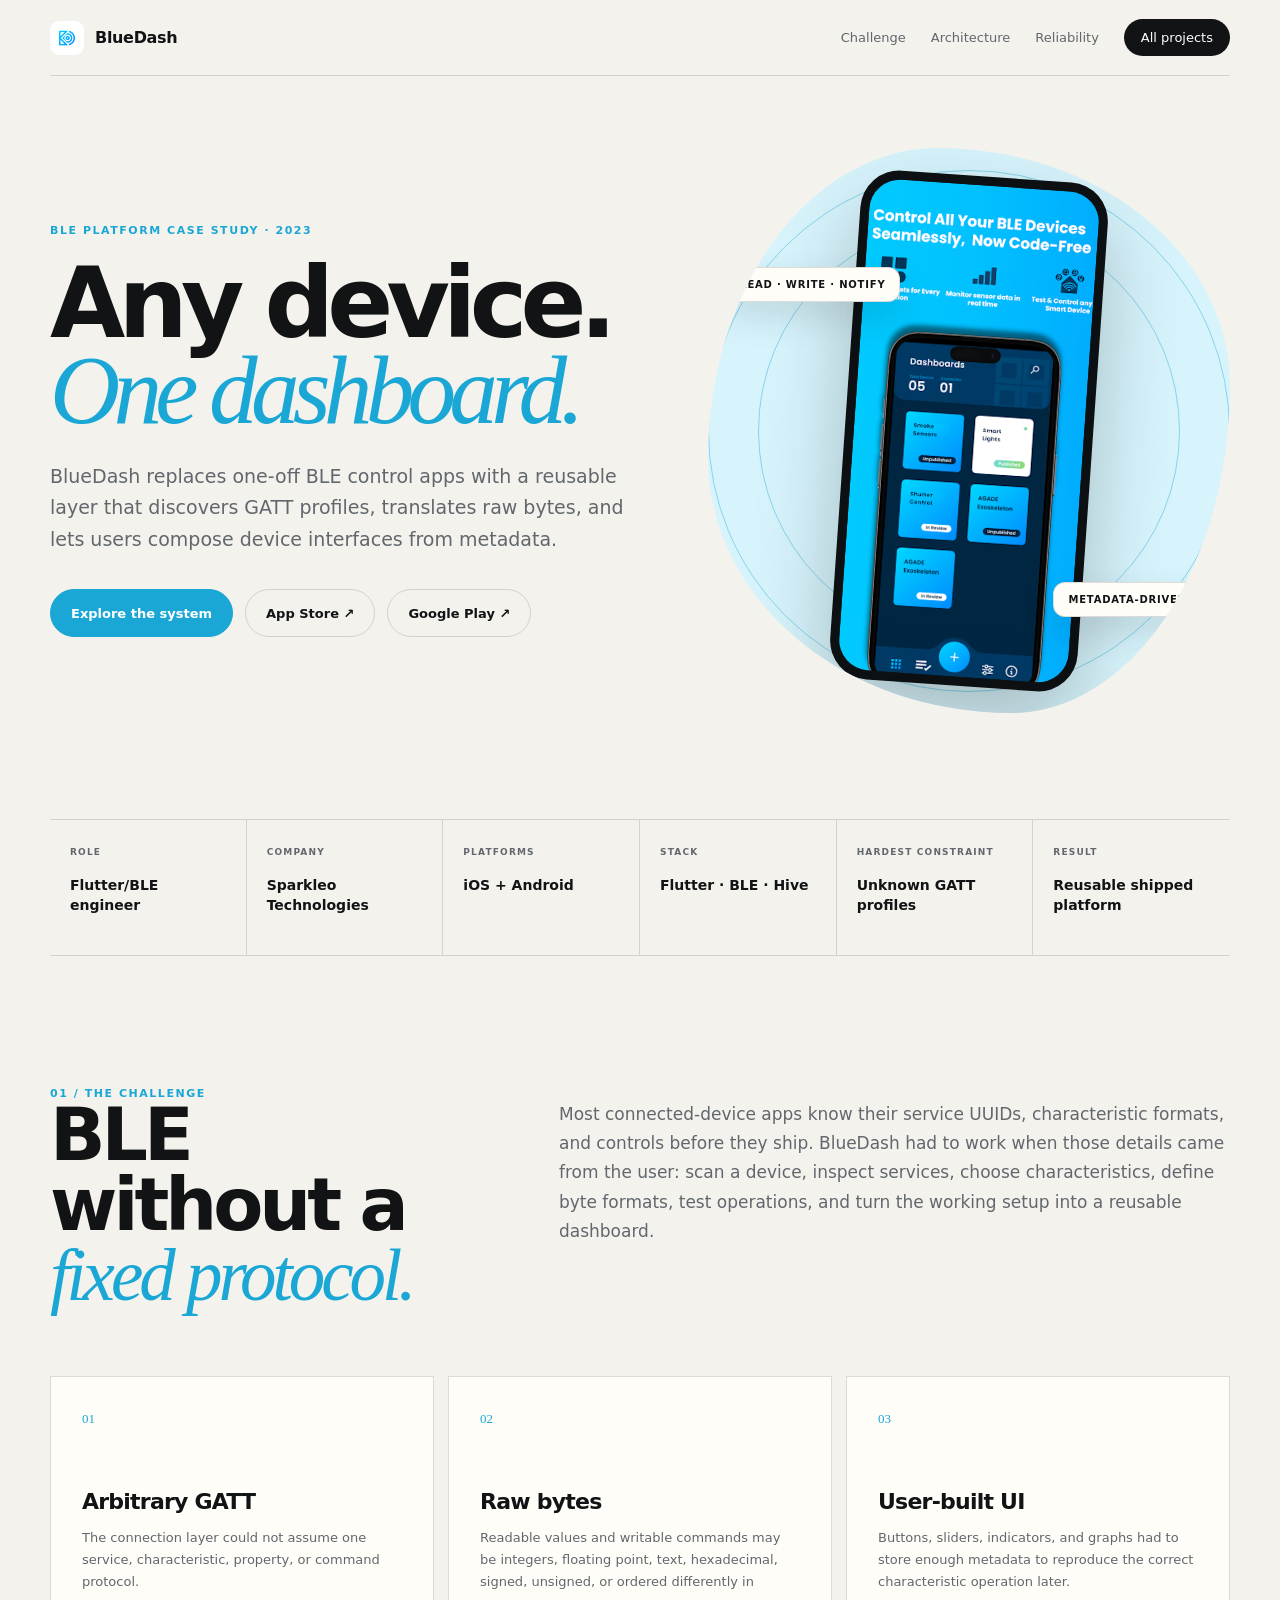
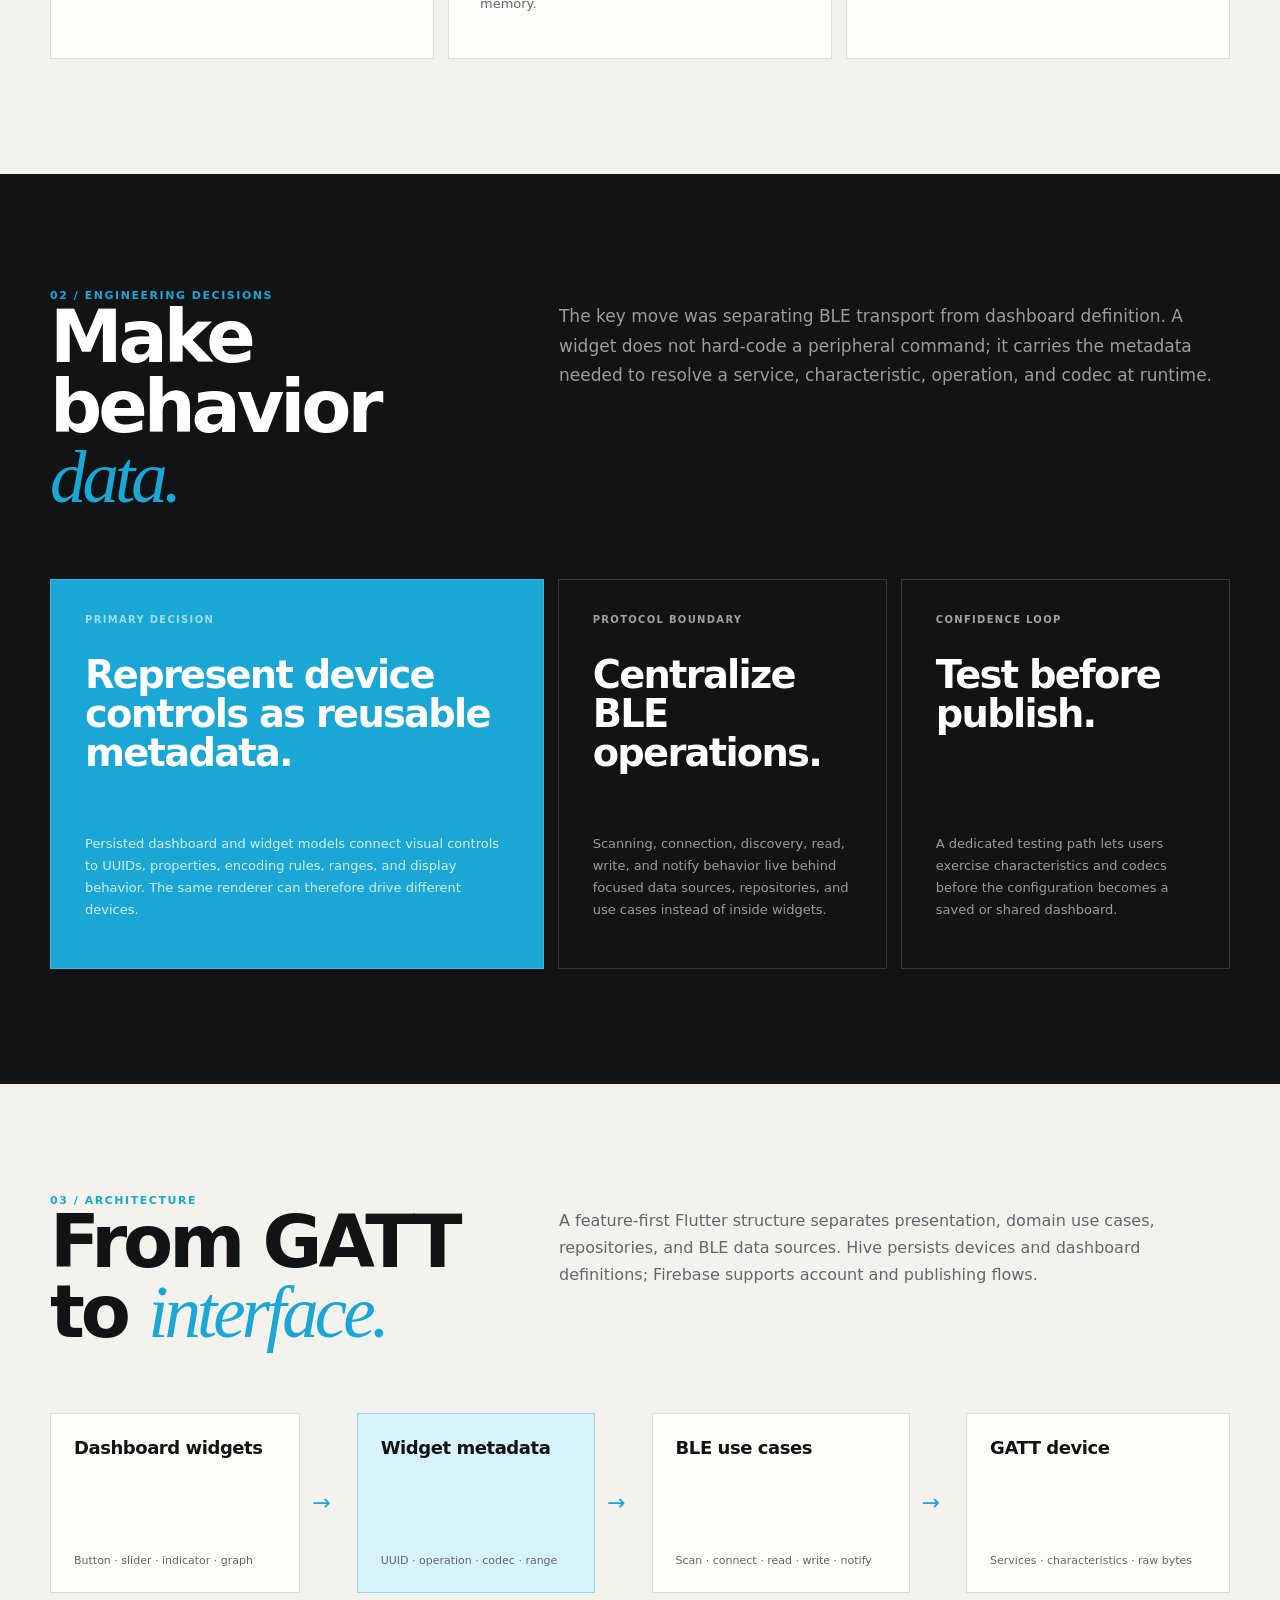
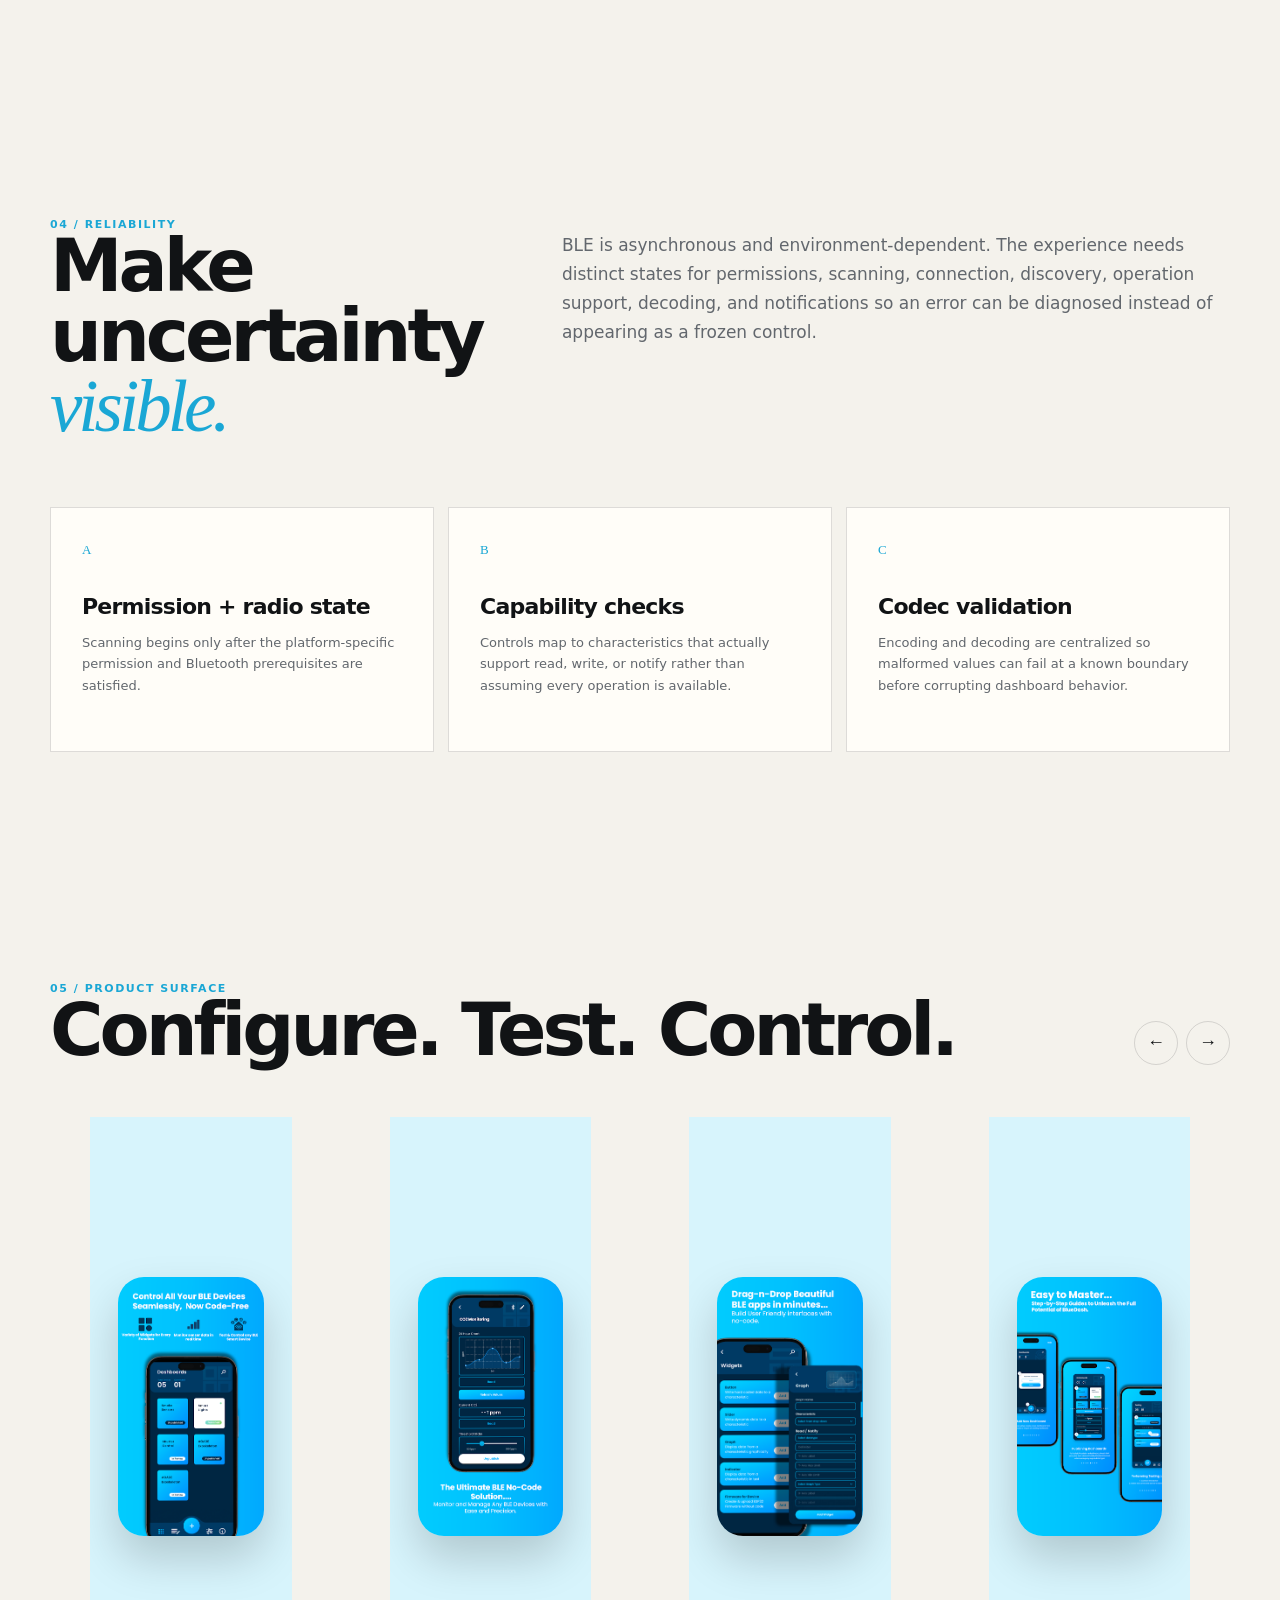
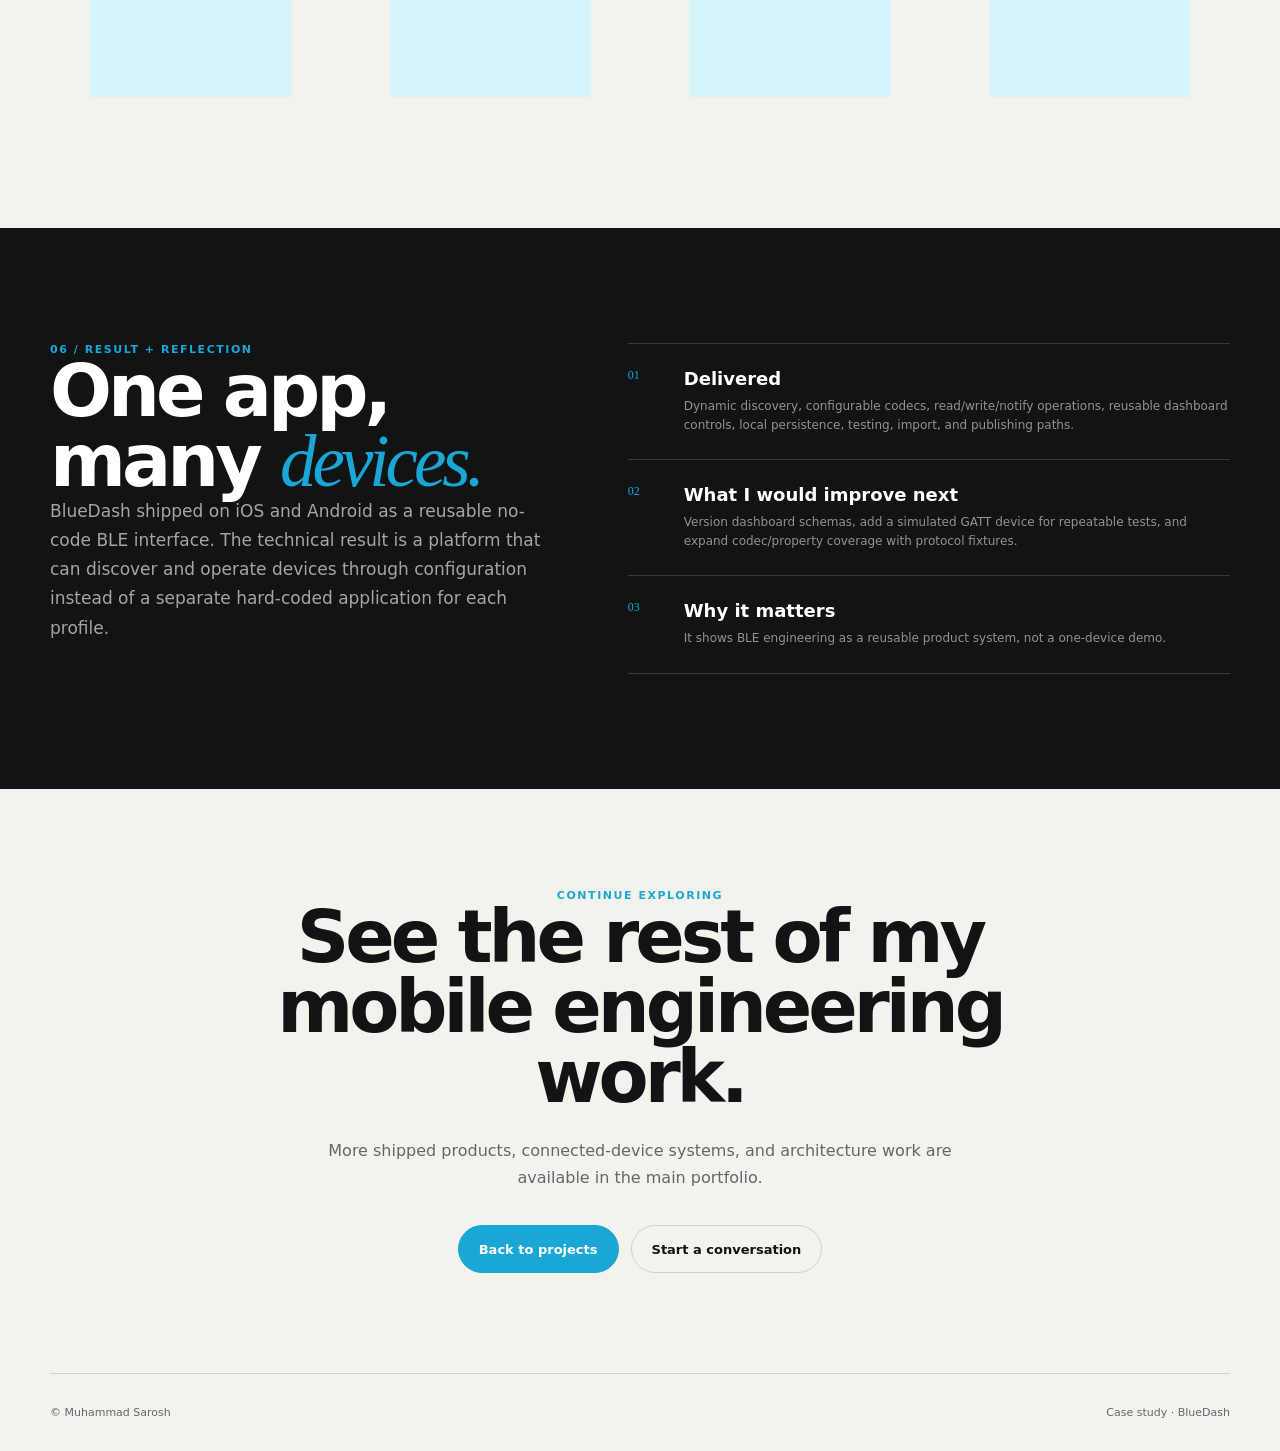
==== case-studies/bluedash/index.html @ 802bada8 "added project case studies" ====
<!doctype html>
<html lang="en">
  <head>
    <meta charset="UTF-8" />
    <meta name="viewport" content="width=device-width, initial-scale=1" />
    <meta name="description" content="BlueDash case study: a metadata-driven Flutter platform for discovering, testing, and controlling arbitrary BLE GATT devices with reusable dashboards." />
    <meta property="og:title" content="BlueDash — No-Code BLE Case Study" /><meta property="og:description" content="How Muhammad Sarosh turned arbitrary GATT profiles into reusable mobile dashboards." /><meta property="og:image" content="https://mobileengineersarosh.vercel.app/assets/bluedash-01.webp" /><meta property="og:url" content="https://mobileengineersarosh.vercel.app/case-studies/bluedash/" />
    <meta name="theme-color" content="#1aa7d5" /><title>BlueDash — No-Code BLE Case Study</title><link rel="stylesheet" href="../styles.css" />
  </head>
  <body class="bluedash">
    <header class="wrap nav"><a class="brand" href="../../"><img src="../../assets/bluedash-icon.webp" alt="" />BlueDash</a><nav class="nav-links" aria-label="Case study navigation"><a href="#challenge">Challenge</a><a href="#architecture">Architecture</a><a href="#reliability">Reliability</a><a class="nav-cta" href="../../#projects">All projects</a></nav></header>
    <main>
      <section class="wrap hero"><div class="reveal"><div class="eyebrow">BLE platform case study · 2023</div><h1>Any device.<br /><em>One dashboard.</em></h1><p class="lede">BlueDash replaces one-off BLE control apps with a reusable layer that discovers GATT profiles, translates raw bytes, and lets users compose device interfaces from metadata.</p><div class="actions"><a class="button primary" href="#challenge">Explore the system</a><a class="button" href="https://apps.apple.com/us/app/bluedash/id6447548602" target="_blank" rel="noreferrer">App Store ↗</a><a class="button" href="https://play.google.com/store/apps/details?id=com.sparkleo.blueDashApp&amp;hl=en" target="_blank" rel="noreferrer">Google Play ↗</a></div></div><div class="hero-art reveal"><span class="float-label one">Read · Write · Notify</span><span class="float-label two">Metadata-driven UI</span><div class="hero-phone"><img src="../../assets/bluedash-01.webp" alt="BlueDash connected device dashboard" /></div></div></section>
      <dl class="wrap facts reveal" aria-label="Project facts"><div class="fact"><dt>Role</dt><dd>Flutter/BLE engineer</dd></div><div class="fact"><dt>Company</dt><dd>Sparkleo Technologies</dd></div><div class="fact"><dt>Platforms</dt><dd>iOS + Android</dd></div><div class="fact"><dt>Stack</dt><dd>Flutter · BLE · Hive</dd></div><div class="fact"><dt>Hardest constraint</dt><dd>Unknown GATT profiles</dd></div><div class="fact"><dt>Result</dt><dd>Reusable shipped platform</dd></div></dl>

      <section class="wrap section" id="challenge"><div class="section-head"><div><div class="section-no">01 / The challenge</div><h2>BLE without a <em>fixed protocol.</em></h2></div><div class="section-intro"><p>Most connected-device apps know their service UUIDs, characteristic formats, and controls before they ship. BlueDash had to work when those details came from the user: scan a device, inspect services, choose characteristics, define byte formats, test operations, and turn the working setup into a reusable dashboard.</p></div></div><div class="constraint-grid"><article class="card reveal"><span class="index">01</span><h3>Arbitrary GATT</h3><p>The connection layer could not assume one service, characteristic, property, or command protocol.</p></article><article class="card reveal"><span class="index">02</span><h3>Raw bytes</h3><p>Readable values and writable commands may be integers, floating point, text, hexadecimal, signed, unsigned, or ordered differently in memory.</p></article><article class="card reveal"><span class="index">03</span><h3>User-built UI</h3><p>Buttons, sliders, indicators, and graphs had to store enough metadata to reproduce the correct characteristic operation later.</p></article></div></section>

      <section class="dark section"><div class="wrap"><div class="section-head"><div><div class="section-no">02 / Engineering decisions</div><h2>Make behavior <em>data.</em></h2></div><div class="section-intro"><p>The key move was separating BLE transport from dashboard definition. A widget does not hard-code a peripheral command; it carries the metadata needed to resolve a service, characteristic, operation, and codec at runtime.</p></div></div><div class="decision-grid"><article class="decision featured reveal"><small>Primary decision</small><h3>Represent device controls as reusable metadata.</h3><p>Persisted dashboard and widget models connect visual controls to UUIDs, properties, encoding rules, ranges, and display behavior. The same renderer can therefore drive different devices.</p></article><article class="decision reveal"><small>Protocol boundary</small><h3>Centralize BLE operations.</h3><p>Scanning, connection, discovery, read, write, and notify behavior live behind focused data sources, repositories, and use cases instead of inside widgets.</p></article><article class="decision reveal"><small>Confidence loop</small><h3>Test before publish.</h3><p>A dedicated testing path lets users exercise characteristics and codecs before the configuration becomes a saved or shared dashboard.</p></article></div></div></section>

      <section class="wrap architecture" id="architecture"><div class="section-no">03 / Architecture</div><div class="section-head"><h2>From GATT to <em>interface.</em></h2><p class="architecture-note">A feature-first Flutter structure separates presentation, domain use cases, repositories, and BLE data sources. Hive persists devices and dashboard definitions; Firebase supports account and publishing flows.</p></div><div class="arch-flow reveal" aria-label="BlueDash architecture flow"><div class="arch-node"><b>Dashboard widgets</b><span>Button · slider · indicator · graph</span></div><div class="arrow">→</div><div class="arch-node accent"><b>Widget metadata</b><span>UUID · operation · codec · range</span></div><div class="arrow">→</div><div class="arch-node"><b>BLE use cases</b><span>Scan · connect · read · write · notify</span></div><div class="arrow">→</div><div class="arch-node"><b>GATT device</b><span>Services · characteristics · raw bytes</span></div></div></section>

      <section class="wrap section" id="reliability"><div class="section-head"><div><div class="section-no">04 / Reliability</div><h2>Make uncertainty <em>visible.</em></h2></div><div class="section-intro"><p>BLE is asynchronous and environment-dependent. The experience needs distinct states for permissions, scanning, connection, discovery, operation support, decoding, and notifications so an error can be diagnosed instead of appearing as a frozen control.</p></div></div><div class="reliability-grid"><article class="card reveal"><span class="index">A</span><h3>Permission + radio state</h3><p>Scanning begins only after the platform-specific permission and Bluetooth prerequisites are satisfied.</p></article><article class="card reveal"><span class="index">B</span><h3>Capability checks</h3><p>Controls map to characteristics that actually support read, write, or notify rather than assuming every operation is available.</p></article><article class="card reveal"><span class="index">C</span><h3>Codec validation</h3><p>Encoding and decoding are centralized so malformed values can fail at a known boundary before corrupting dashboard behavior.</p></article></div></section>

      <section class="wrap section" data-gallery><div class="gallery-head"><div><div class="section-no">05 / Product surface</div><h2>Configure. Test. Control.</h2></div><div class="gallery-controls"><button type="button" data-prev aria-label="Previous screenshot">←</button><button type="button" data-next aria-label="Next screenshot">→</button></div></div><div class="shot-rail"><figure class="shot"><img src="../../assets/bluedash-01.webp" alt="BlueDash device dashboard" /></figure><figure class="shot"><img src="../../assets/bluedash-02.webp" alt="BlueDash connection interface" /></figure><figure class="shot"><img src="../../assets/bluedash-03.webp" alt="BlueDash configurable control interface" /></figure><figure class="shot"><img src="../../assets/bluedash-04.webp" alt="BlueDash device testing interface" /></figure></div></section>

      <section class="dark section"><div class="wrap outcome"><div class="outcome-copy"><div class="section-no">06 / Result + reflection</div><h2>One app, many <em>devices.</em></h2><p>BlueDash shipped on iOS and Android as a reusable no-code BLE interface. The technical result is a platform that can discover and operate devices through configuration instead of a separate hard-coded application for each profile.</p></div><div class="outcome-list"><article><span>01</span><div><h3>Delivered</h3><p>Dynamic discovery, configurable codecs, read/write/notify operations, reusable dashboard controls, local persistence, testing, import, and publishing paths.</p></div></article><article><span>02</span><div><h3>What I would improve next</h3><p>Version dashboard schemas, add a simulated GATT device for repeatable tests, and expand codec/property coverage with protocol fixtures.</p></div></article><article><span>03</span><div><h3>Why it matters</h3><p>It shows BLE engineering as a reusable product system, not a one-device demo.</p></div></article></div></div></section>
      <section class="wrap closing"><div class="section-no">Continue exploring</div><h2>See the rest of my mobile engineering work.</h2><p>More shipped products, connected-device systems, and architecture work are available in the main portfolio.</p><div class="actions"><a class="button primary" href="../../#projects">Back to projects</a><a class="button" href="mailto:sarosh.mobileengineer@gmail.com">Start a conversation</a></div></section>
    </main>
    <footer class="wrap"><span>© Muhammad Sarosh</span><span>Case study · BlueDash</span></footer><script src="../script.js"></script>
  </body>
</html>
---- case-studies/styles.css ----
:root {
  --ink: #111315;
  --muted: #62676d;
  --paper: #f4f2ec;
  --card: #fffdf8;
  --line: rgba(17, 19, 21, 0.14);
  --accent: #4b6bff;
  --accent-soft: #dbe1ff;
  --accent-ink: #17245f;
  --max: 1180px;
}

* { box-sizing: border-box; }
html { scroll-behavior: smooth; }
body { margin: 0; background: var(--paper); color: var(--ink); font-family: Inter, ui-sans-serif, system-ui, -apple-system, BlinkMacSystemFont, "Segoe UI", sans-serif; }
body.outdey { --accent: #ff6433; --accent-soft: #ffe1d5; --accent-ink: #6b1d08; }
body.unix { --accent: #7b55e7; --accent-soft: #e9e0ff; --accent-ink: #29145f; }
body.bluedash { --accent: #1aa7d5; --accent-soft: #d7f4fc; --accent-ink: #073e55; }
a { color: inherit; }
img { display: block; max-width: 100%; }
.wrap { width: min(calc(100% - 40px), var(--max)); margin-inline: auto; }
.nav { min-height: 76px; display: flex; align-items: center; justify-content: space-between; gap: 24px; border-bottom: 1px solid var(--line); }
.brand { display: inline-flex; align-items: center; gap: 11px; font-weight: 800; text-decoration: none; letter-spacing: -.02em; }
.brand img { width: 34px; height: 34px; border-radius: 9px; object-fit: cover; }
.nav-links { display: flex; align-items: center; gap: 25px; }
.nav-links a { color: var(--muted); font-size: 13px; text-decoration: none; }
.nav-links .nav-cta { color: white; background: var(--ink); padding: 11px 17px; border-radius: 999px; }

.hero { min-height: 720px; display: grid; grid-template-columns: 1.06fr .94fr; align-items: center; gap: 70px; padding-block: 72px 90px; }
.eyebrow, .section-no { color: var(--accent); font-size: 11px; font-weight: 800; letter-spacing: .14em; text-transform: uppercase; }
h1, h2, h3, p { margin-top: 0; }
h1 { max-width: 760px; margin: 24px 0 27px; font-size: clamp(60px, 7.6vw, 110px); line-height: .89; letter-spacing: -.07em; font-weight: 650; }
h1 em, h2 em { color: var(--accent); font-family: Georgia, serif; font-weight: 400; }
.lede { max-width: 650px; color: var(--muted); font-size: 19px; line-height: 1.65; }
.actions { display: flex; flex-wrap: wrap; gap: 12px; margin-top: 34px; }
.button { display: inline-flex; align-items: center; justify-content: center; min-height: 48px; padding: 0 20px; border: 1px solid var(--line); border-radius: 999px; font-size: 13px; font-weight: 750; text-decoration: none; }
.button.primary { border-color: var(--accent); background: var(--accent); color: white; }
.hero-art { min-height: 565px; position: relative; display: grid; place-items: center; background: var(--accent-soft); border-radius: 44% 56% 42% 58% / 55% 42% 58% 45%; overflow: hidden; }
.hero-art::before, .hero-art::after { content: ""; position: absolute; border: 1px solid color-mix(in srgb, var(--accent) 42%, transparent); border-radius: 50%; }
.hero-art::before { width: 420px; height: 420px; }
.hero-art::after { width: 520px; height: 520px; }
.hero-phone { width: 248px; height: 510px; padding: 9px; position: relative; z-index: 2; background: #0d1013; border-radius: 39px; box-shadow: 0 35px 80px rgba(20,20,20,.25); transform: rotate(4deg); }
.hero-phone img { width: 100%; height: 100%; border-radius: 31px; object-fit: cover; object-position: top; }
.float-label { position: absolute; z-index: 3; padding: 11px 14px; background: var(--card); border: 1px solid var(--line); border-radius: 12px; font-size: 10px; font-weight: 800; letter-spacing: .08em; text-transform: uppercase; box-shadow: 0 15px 35px rgba(0,0,0,.12); }
.float-label.one { left: 3%; top: 21%; }.float-label.two { right: 2%; bottom: 17%; }

.facts { display: grid; grid-template-columns: repeat(6, 1fr); border-block: 1px solid var(--line); }
.fact { min-height: 135px; padding: 27px 20px; border-right: 1px solid var(--line); }
.fact:last-child { border-right: 0; }
.fact dt { color: var(--muted); font-size: 9px; font-weight: 800; letter-spacing: .13em; text-transform: uppercase; }
.fact dd { margin: 18px 0 0; font-size: 14px; font-weight: 700; line-height: 1.45; }

.section { padding-block: 115px; }
.section-head { display: grid; grid-template-columns: .78fr 1.22fr; gap: 80px; align-items: start; margin-bottom: 65px; }
h2 { margin-bottom: 0; font-size: clamp(46px, 5.7vw, 78px); line-height: .96; letter-spacing: -.055em; font-weight: 600; }
.section-intro { padding-top: 13px; }
.section-intro p { color: var(--muted); font-size: 17px; line-height: 1.72; }
.constraint-grid, .decision-grid, .reliability-grid { display: grid; grid-template-columns: repeat(3, 1fr); gap: 14px; }
.card { min-height: 270px; padding: 31px; background: var(--card); border: 1px solid var(--line); }
.card .index { color: var(--accent); font-family: Georgia, serif; font-size: 13px; }
.card h3 { margin: 62px 0 13px; font-size: 22px; letter-spacing: -.035em; }
.card p { color: var(--muted); font-size: 13px; line-height: 1.68; }

.dark { background: var(--ink); color: white; }
.dark .section-intro p { color: rgba(255,255,255,.58); }
.decision-grid { grid-template-columns: 1.2fr .8fr .8fr; }
.decision { min-height: 390px; padding: 34px; border: 1px solid rgba(255,255,255,.16); display: flex; flex-direction: column; }
.decision.featured { background: var(--accent); color: white; }
.decision small { color: color-mix(in srgb, currentColor 60%, transparent); font-size: 10px; font-weight: 800; letter-spacing: .13em; text-transform: uppercase; }
.decision h3 { margin: 30px 0 16px; font-size: clamp(28px, 3vw, 43px); line-height: 1.02; letter-spacing: -.045em; font-weight: 550; }
.decision p { margin-top: auto; color: rgba(255,255,255,.58); font-size: 13px; line-height: 1.68; }
.decision.featured p { color: rgba(255,255,255,.82); }

.architecture { padding-block: 110px; }
.arch-flow { display: grid; grid-template-columns: repeat(7, auto); align-items: stretch; gap: 12px; margin-top: 60px; }
.arch-node { min-height: 180px; min-width: 0; padding: 23px; background: var(--card); border: 1px solid var(--line); display: flex; flex-direction: column; justify-content: space-between; }
.arch-node.accent { background: var(--accent-soft); border-color: color-mix(in srgb, var(--accent) 36%, transparent); }
.arch-node b { font-size: 18px; letter-spacing: -.025em; }
.arch-node span { color: var(--muted); font-size: 11px; line-height: 1.55; }
.arrow { align-self: center; color: var(--accent); font-size: 22px; }
.architecture-note { max-width: 760px; color: var(--muted); line-height: 1.7; }

.reliability-grid .card { min-height: 245px; }
.reliability-grid .card h3 { margin-top: 36px; }
.gallery-head { display: flex; justify-content: space-between; align-items: end; margin-bottom: 36px; }
.gallery-controls { display: flex; gap: 8px; }
.gallery-controls button { width: 44px; height: 44px; border: 1px solid var(--line); border-radius: 50%; background: transparent; color: var(--ink); cursor: pointer; font-size: 18px; }
.shot-rail { display: grid; grid-auto-flow: column; grid-auto-columns: minmax(250px, 31%); gap: 18px; overflow-x: auto; scroll-snap-type: x mandatory; scrollbar-width: none; }
.shot-rail::-webkit-scrollbar { display: none; }
.shot { scroll-snap-align: start; min-height: 580px; padding: 28px; background: var(--accent-soft); display: grid; place-items: center; overflow: hidden; }
.shot img { max-height: 520px; border-radius: 26px; box-shadow: 0 22px 45px rgba(0,0,0,.18); }

.outcome { display: grid; grid-template-columns: .9fr 1.1fr; gap: 85px; align-items: start; }
.outcome-copy p { color: rgba(255,255,255,.62); font-size: 17px; line-height: 1.72; }
.outcome-list { border-top: 1px solid rgba(255,255,255,.16); }
.outcome-list article { display: grid; grid-template-columns: 40px 1fr; gap: 16px; padding: 24px 0; border-bottom: 1px solid rgba(255,255,255,.16); }
.outcome-list span { color: var(--accent); font-family: Georgia, serif; font-size: 12px; }
.outcome-list h3 { margin: 0 0 8px; font-size: 18px; }
.outcome-list p { margin: 0; color: rgba(255,255,255,.54); font-size: 12px; line-height: 1.6; }
.closing { padding-block: 100px; text-align: center; }
.closing h2 { max-width: 850px; margin-inline: auto; }
.closing p { max-width: 630px; margin: 25px auto 0; color: var(--muted); line-height: 1.7; }
.closing .actions { justify-content: center; }
footer { min-height: 78px; display: flex; align-items: center; justify-content: space-between; gap: 20px; border-top: 1px solid var(--line); color: var(--muted); font-size: 11px; }

.reveal { opacity: 0; transform: translateY(22px); transition: opacity .65s ease, transform .65s cubic-bezier(.22,.75,.25,1); }
.reveal.visible { opacity: 1; transform: translateY(0); }
@media (prefers-reduced-motion: reduce) { html { scroll-behavior: auto; } .reveal { opacity: 1; transform: none; transition: none; } }

@media (max-width: 920px) {
  .hero, .section-head, .outcome { grid-template-columns: 1fr; }
  .hero { padding-top: 50px; gap: 42px; }
  .hero-art { min-height: 590px; }
  .facts { grid-template-columns: repeat(3, 1fr); }
  .fact:nth-child(3) { border-right: 0; }.fact:nth-child(-n+3) { border-bottom: 1px solid var(--line); }
  .constraint-grid, .reliability-grid, .decision-grid { grid-template-columns: 1fr; }
  .decision { min-height: 310px; }
  .arch-flow { grid-template-columns: 1fr; }
  .arrow { transform: rotate(90deg); justify-self: center; }
  .shot-rail { grid-auto-columns: minmax(260px, 48%); }
}

@media (max-width: 620px) {
  .wrap { width: min(calc(100% - 28px), var(--max)); }
  .nav { min-height: 67px; }.nav-links a:not(.nav-cta) { display: none; }.nav-cta { padding: 10px 14px !important; }
  h1 { font-size: clamp(57px, 18vw, 82px); }
  .hero-art { min-height: 510px; }.hero-phone { width: 213px; height: 440px; }.float-label.one { left: 82px; }.float-label.two { right: 52px; }
  .facts { grid-template-columns: 1fr 1fr; }.fact:nth-child(3) { border-right: 1px solid var(--line); }.fact:nth-child(2n) { border-right: 0; }.fact:nth-child(-n+4) { border-bottom: 1px solid var(--line); }
  .section { padding-block: 82px; }.section-head { gap: 30px; margin-bottom: 42px; }
  .shot-rail { grid-auto-columns: 86%; }.shot { min-height: 510px; padding: 22px; }.shot img { max-height: 465px; }
  .gallery-head { align-items: center; }.gallery-head h2 { font-size: 43px; }
  footer { align-items: flex-start; flex-direction: column; justify-content: center; }
}
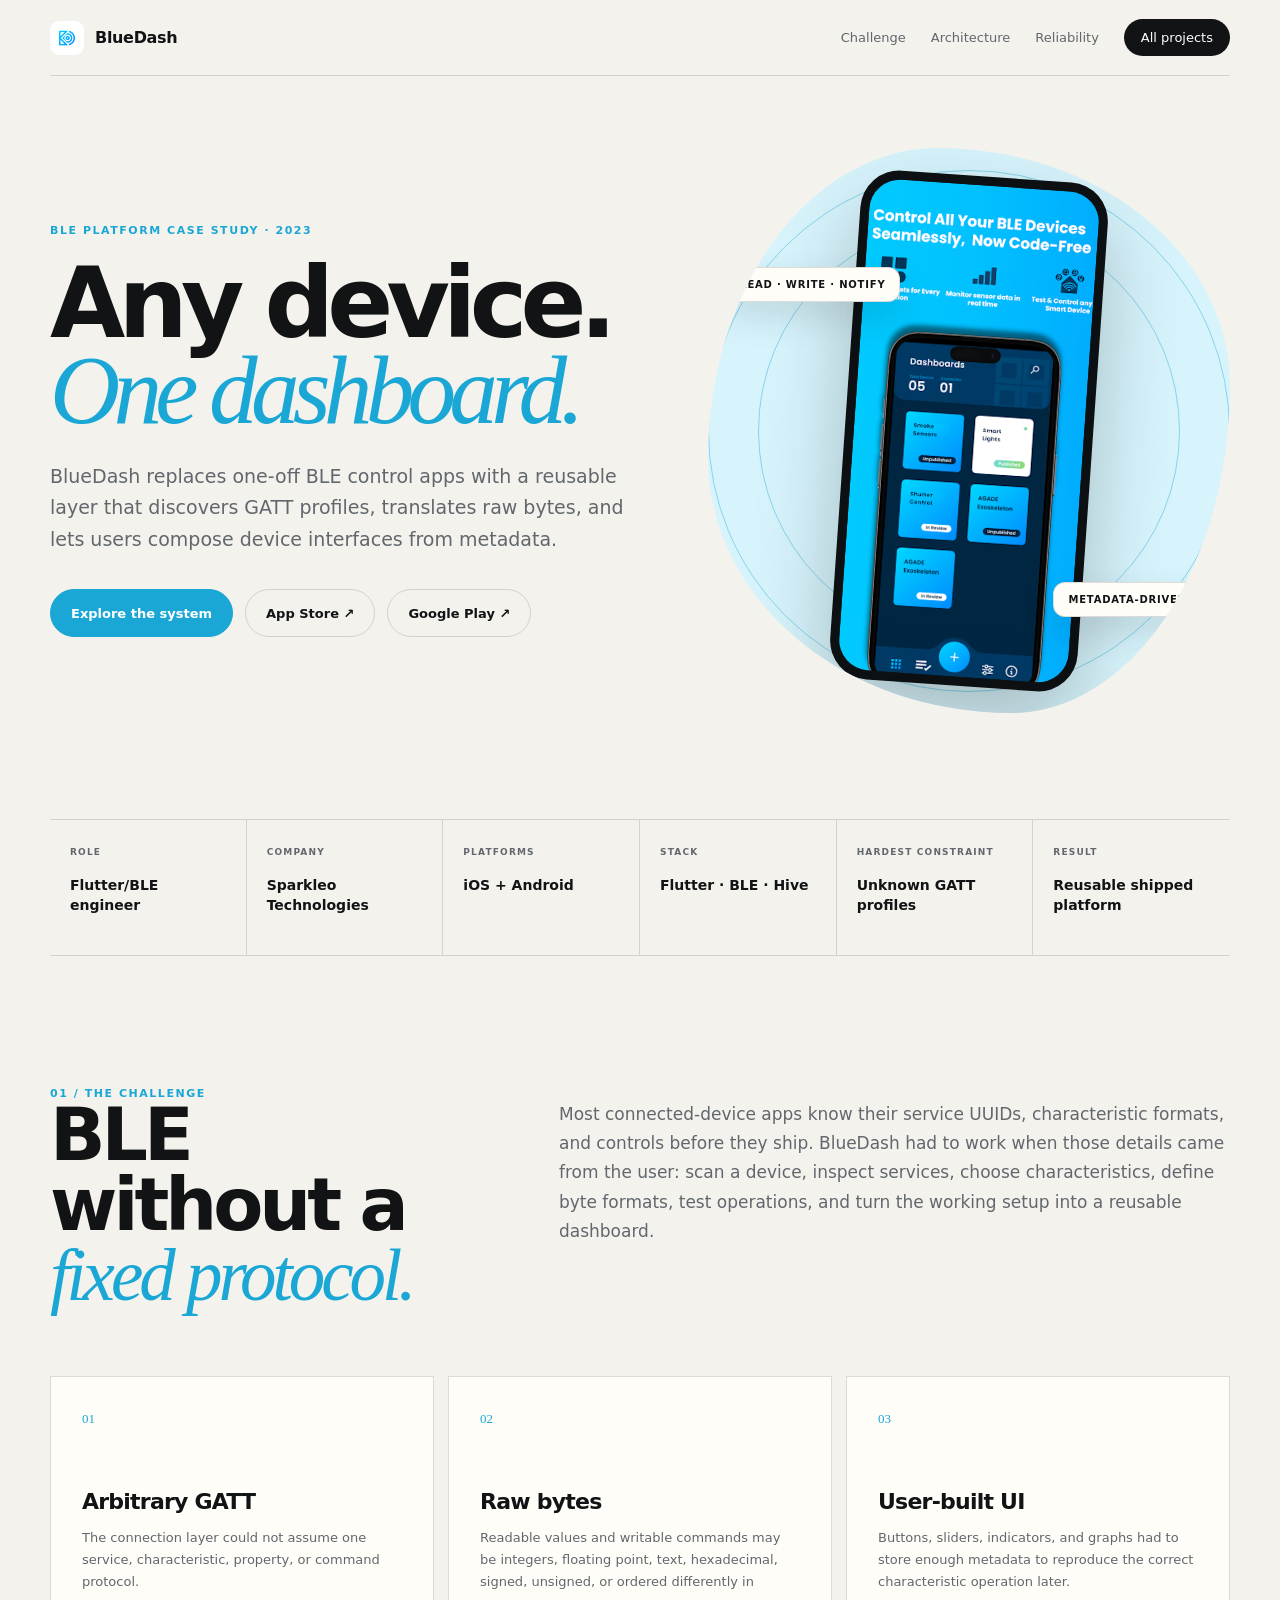
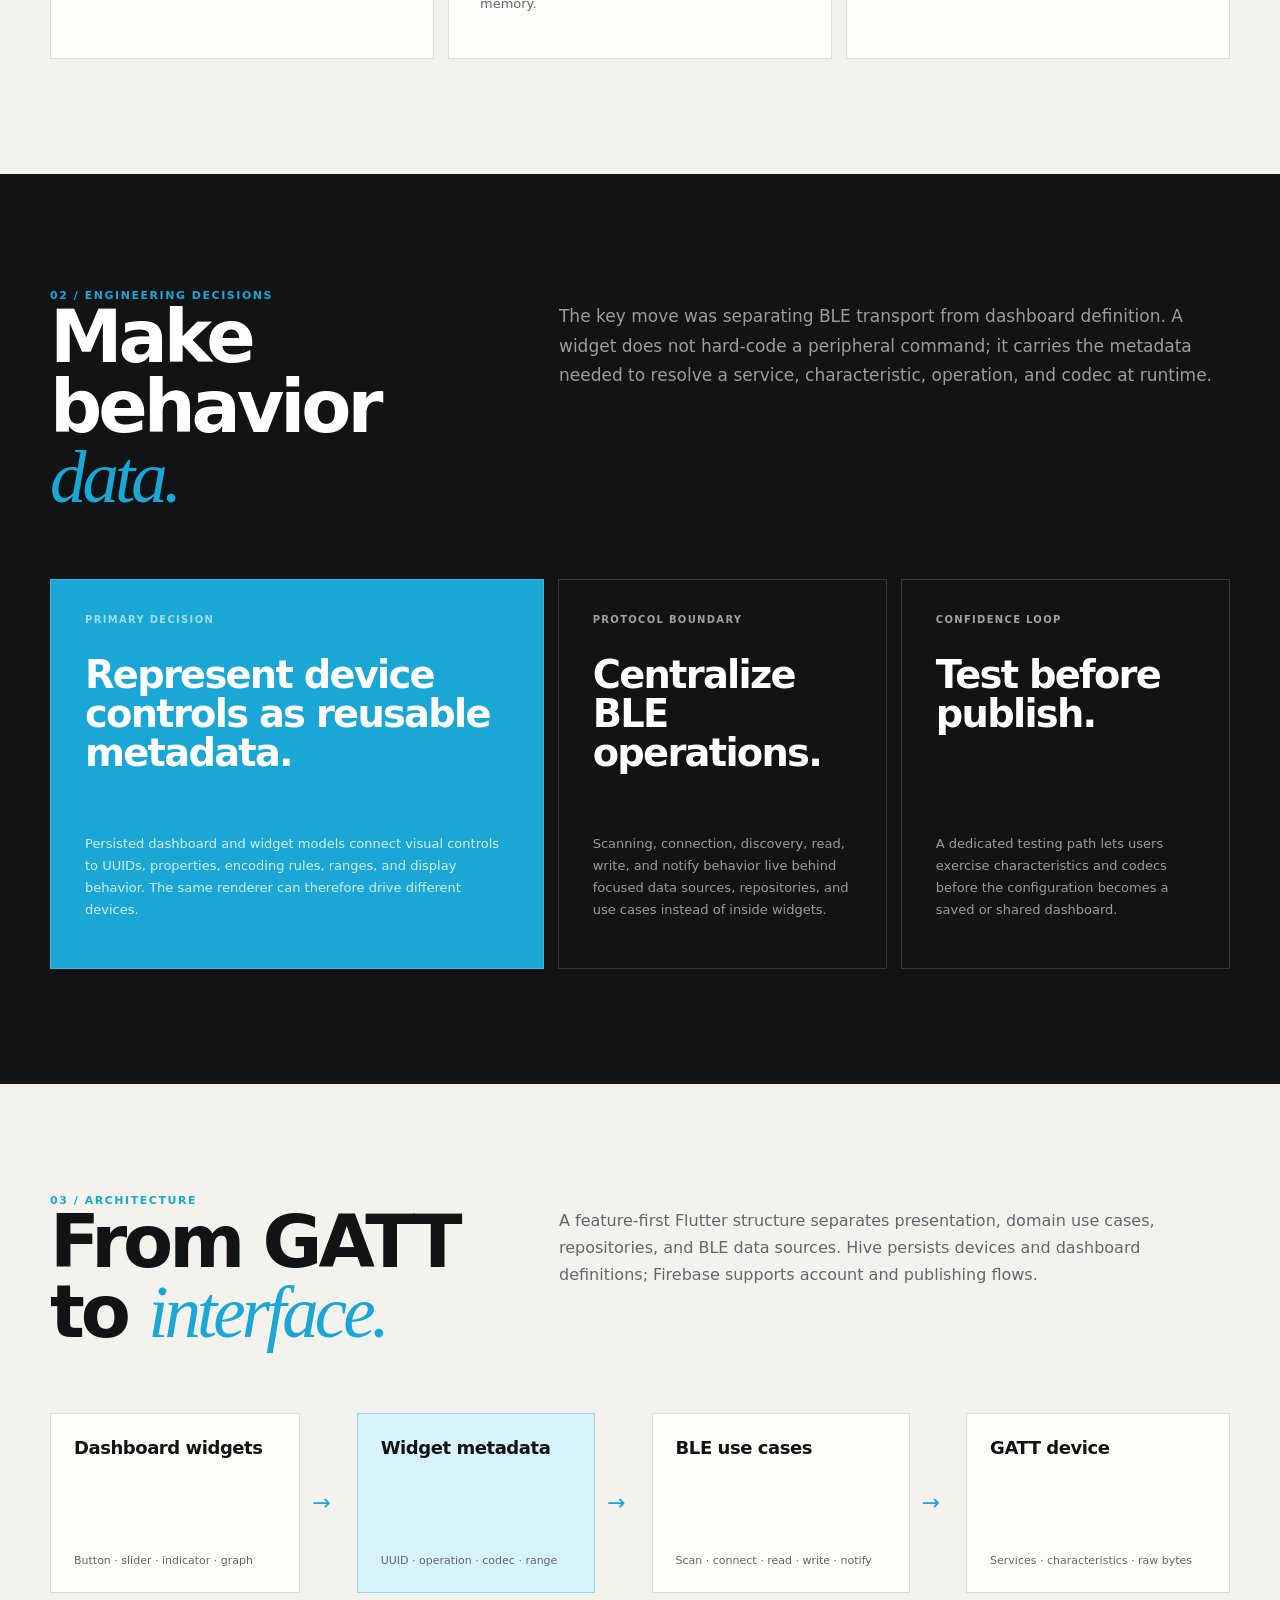
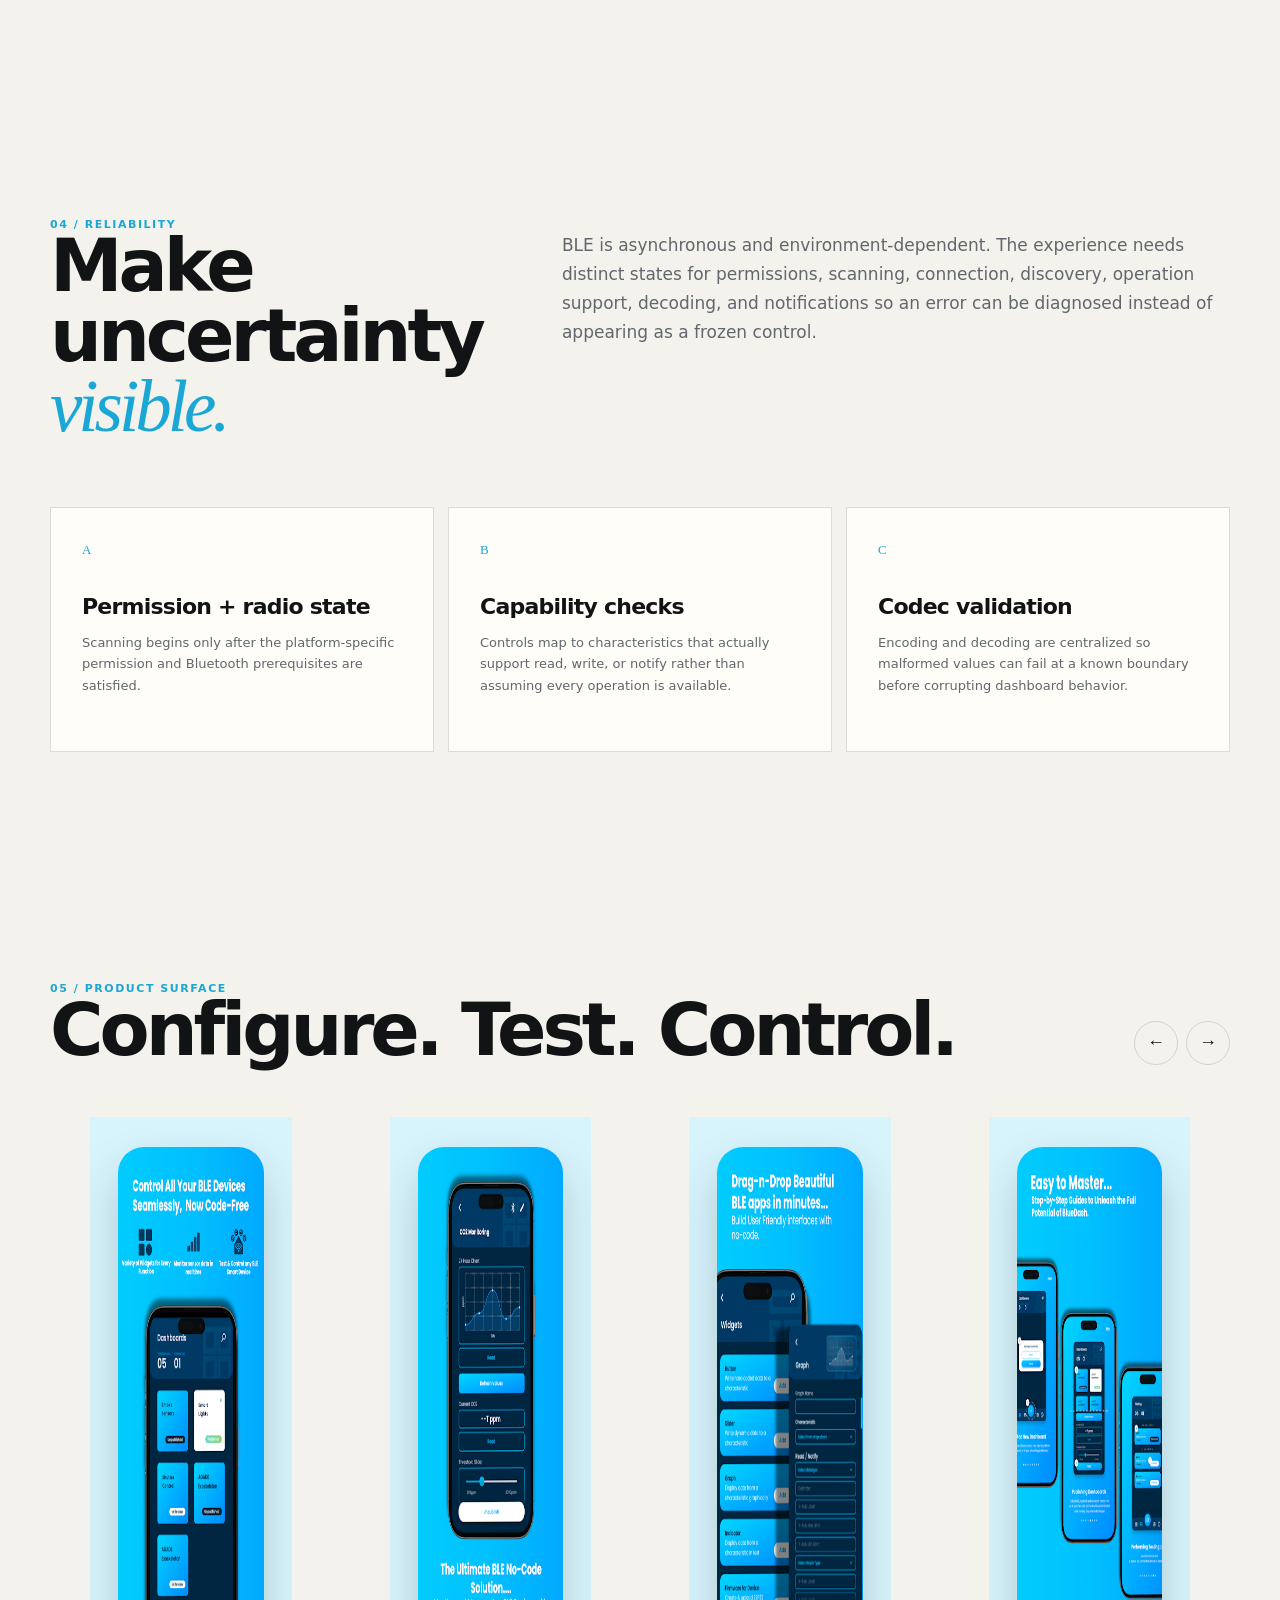
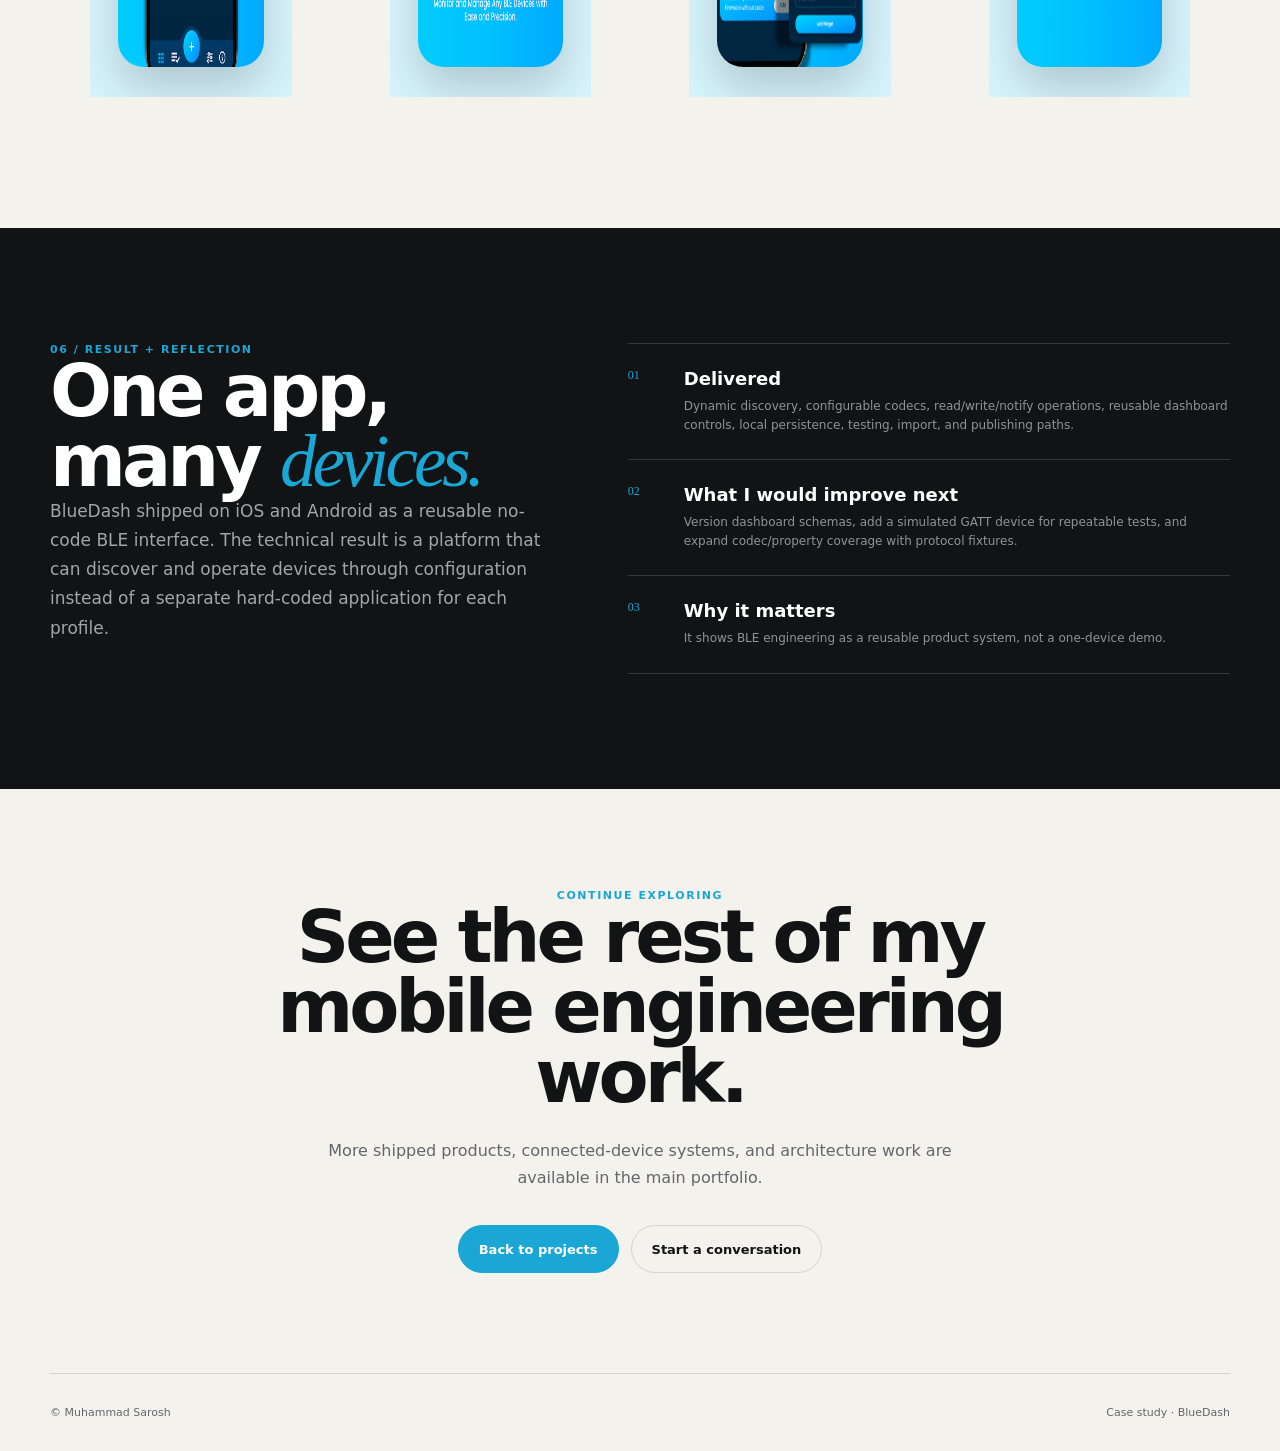
==== commit 78515857: "added plyomat case study, anchor links, valid js" ====
--- a/case-studies/bluedash/index.html
+++ b/case-studies/bluedash/index.html
@@ -8,9 +8,9 @@
     <meta name="theme-color" content="#1aa7d5" /><title>BlueDash — No-Code BLE Case Study</title><link rel="stylesheet" href="../styles.css" />
   </head>
   <body class="bluedash">
-    <header class="wrap nav"><a class="brand" href="../../"><img src="../../assets/bluedash-icon.webp" alt="" />BlueDash</a><nav class="nav-links" aria-label="Case study navigation"><a href="#challenge">Challenge</a><a href="#architecture">Architecture</a><a href="#reliability">Reliability</a><a class="nav-cta" href="../../#projects">All projects</a></nav></header>
+    <header class="wrap nav"><a class="brand" href="../../"><img src="../../assets/bluedash-icon.webp" alt="" width="480" height="480" decoding="async" />BlueDash</a><nav class="nav-links" aria-label="Case study navigation"><a href="#challenge">Challenge</a><a href="#architecture">Architecture</a><a href="#reliability">Reliability</a><a class="nav-cta" href="../../#projects">All projects</a></nav></header>
     <main>
-      <section class="wrap hero"><div class="reveal"><div class="eyebrow">BLE platform case study · 2023</div><h1>Any device.<br /><em>One dashboard.</em></h1><p class="lede">BlueDash replaces one-off BLE control apps with a reusable layer that discovers GATT profiles, translates raw bytes, and lets users compose device interfaces from metadata.</p><div class="actions"><a class="button primary" href="#challenge">Explore the system</a><a class="button" href="https://apps.apple.com/us/app/bluedash/id6447548602" target="_blank" rel="noreferrer">App Store ↗</a><a class="button" href="https://play.google.com/store/apps/details?id=com.sparkleo.blueDashApp&amp;hl=en" target="_blank" rel="noreferrer">Google Play ↗</a></div></div><div class="hero-art reveal"><span class="float-label one">Read · Write · Notify</span><span class="float-label two">Metadata-driven UI</span><div class="hero-phone"><img src="../../assets/bluedash-01.webp" alt="BlueDash connected device dashboard" /></div></div></section>
+      <section class="wrap hero"><div class="reveal"><div class="eyebrow">BLE platform case study · 2023</div><h1>Any device.<br /><em>One dashboard.</em></h1><p class="lede">BlueDash replaces one-off BLE control apps with a reusable layer that discovers GATT profiles, translates raw bytes, and lets users compose device interfaces from metadata.</p><div class="actions"><a class="button primary" href="#challenge">Explore the system</a><a class="button" href="https://apps.apple.com/us/app/bluedash/id6447548602" target="_blank" rel="noreferrer">App Store ↗</a><a class="button" href="https://play.google.com/store/apps/details?id=com.sparkleo.blueDashApp&amp;hl=en" target="_blank" rel="noreferrer">Google Play ↗</a></div></div><div class="hero-art reveal"><span class="float-label one">Read · Write · Notify</span><span class="float-label two">Metadata-driven UI</span><div class="hero-phone"><img src="../../assets/bluedash-01.webp" alt="BlueDash connected device dashboard" width="333" height="592" fetchpriority="high" decoding="async" /></div></div></section>
       <dl class="wrap facts reveal" aria-label="Project facts"><div class="fact"><dt>Role</dt><dd>Flutter/BLE engineer</dd></div><div class="fact"><dt>Company</dt><dd>Sparkleo Technologies</dd></div><div class="fact"><dt>Platforms</dt><dd>iOS + Android</dd></div><div class="fact"><dt>Stack</dt><dd>Flutter · BLE · Hive</dd></div><div class="fact"><dt>Hardest constraint</dt><dd>Unknown GATT profiles</dd></div><div class="fact"><dt>Result</dt><dd>Reusable shipped platform</dd></div></dl>
 
       <section class="wrap section" id="challenge"><div class="section-head"><div><div class="section-no">01 / The challenge</div><h2>BLE without a <em>fixed protocol.</em></h2></div><div class="section-intro"><p>Most connected-device apps know their service UUIDs, characteristic formats, and controls before they ship. BlueDash had to work when those details came from the user: scan a device, inspect services, choose characteristics, define byte formats, test operations, and turn the working setup into a reusable dashboard.</p></div></div><div class="constraint-grid"><article class="card reveal"><span class="index">01</span><h3>Arbitrary GATT</h3><p>The connection layer could not assume one service, characteristic, property, or command protocol.</p></article><article class="card reveal"><span class="index">02</span><h3>Raw bytes</h3><p>Readable values and writable commands may be integers, floating point, text, hexadecimal, signed, unsigned, or ordered differently in memory.</p></article><article class="card reveal"><span class="index">03</span><h3>User-built UI</h3><p>Buttons, sliders, indicators, and graphs had to store enough metadata to reproduce the correct characteristic operation later.</p></article></div></section>
@@ -21,7 +21,7 @@
 
       <section class="wrap section" id="reliability"><div class="section-head"><div><div class="section-no">04 / Reliability</div><h2>Make uncertainty <em>visible.</em></h2></div><div class="section-intro"><p>BLE is asynchronous and environment-dependent. The experience needs distinct states for permissions, scanning, connection, discovery, operation support, decoding, and notifications so an error can be diagnosed instead of appearing as a frozen control.</p></div></div><div class="reliability-grid"><article class="card reveal"><span class="index">A</span><h3>Permission + radio state</h3><p>Scanning begins only after the platform-specific permission and Bluetooth prerequisites are satisfied.</p></article><article class="card reveal"><span class="index">B</span><h3>Capability checks</h3><p>Controls map to characteristics that actually support read, write, or notify rather than assuming every operation is available.</p></article><article class="card reveal"><span class="index">C</span><h3>Codec validation</h3><p>Encoding and decoding are centralized so malformed values can fail at a known boundary before corrupting dashboard behavior.</p></article></div></section>
 
-      <section class="wrap section" data-gallery><div class="gallery-head"><div><div class="section-no">05 / Product surface</div><h2>Configure. Test. Control.</h2></div><div class="gallery-controls"><button type="button" data-prev aria-label="Previous screenshot">←</button><button type="button" data-next aria-label="Next screenshot">→</button></div></div><div class="shot-rail"><figure class="shot"><img src="../../assets/bluedash-01.webp" alt="BlueDash device dashboard" /></figure><figure class="shot"><img src="../../assets/bluedash-02.webp" alt="BlueDash connection interface" /></figure><figure class="shot"><img src="../../assets/bluedash-03.webp" alt="BlueDash configurable control interface" /></figure><figure class="shot"><img src="../../assets/bluedash-04.webp" alt="BlueDash device testing interface" /></figure></div></section>
+      <section class="wrap section" data-gallery><div class="gallery-head"><div><div class="section-no">05 / Product surface</div><h2>Configure. Test. Control.</h2></div><div class="gallery-controls"><button type="button" data-prev aria-label="Previous screenshot">←</button><button type="button" data-next aria-label="Next screenshot">→</button></div></div><div class="shot-rail"><figure class="shot"><img src="../../assets/bluedash-01.webp" alt="BlueDash device dashboard" width="333" height="592" loading="lazy" decoding="async" /></figure><figure class="shot"><img src="../../assets/bluedash-02.webp" alt="BlueDash connection interface" width="333" height="592" loading="lazy" decoding="async" /></figure><figure class="shot"><img src="../../assets/bluedash-03.webp" alt="BlueDash configurable control interface" width="333" height="592" loading="lazy" decoding="async" /></figure><figure class="shot"><img src="../../assets/bluedash-04.webp" alt="BlueDash device testing interface" width="333" height="592" loading="lazy" decoding="async" /></figure></div></section>
 
       <section class="dark section"><div class="wrap outcome"><div class="outcome-copy"><div class="section-no">06 / Result + reflection</div><h2>One app, many <em>devices.</em></h2><p>BlueDash shipped on iOS and Android as a reusable no-code BLE interface. The technical result is a platform that can discover and operate devices through configuration instead of a separate hard-coded application for each profile.</p></div><div class="outcome-list"><article><span>01</span><div><h3>Delivered</h3><p>Dynamic discovery, configurable codecs, read/write/notify operations, reusable dashboard controls, local persistence, testing, import, and publishing paths.</p></div></article><article><span>02</span><div><h3>What I would improve next</h3><p>Version dashboard schemas, add a simulated GATT device for repeatable tests, and expand codec/property coverage with protocol fixtures.</p></div></article><article><span>03</span><div><h3>Why it matters</h3><p>It shows BLE engineering as a reusable product system, not a one-device demo.</p></div></article></div></div></section>
       <section class="wrap closing"><div class="section-no">Continue exploring</div><h2>See the rest of my mobile engineering work.</h2><p>More shipped products, connected-device systems, and architecture work are available in the main portfolio.</p><div class="actions"><a class="button primary" href="../../#projects">Back to projects</a><a class="button" href="mailto:sarosh.mobileengineer@gmail.com">Start a conversation</a></div></section>
--- a/case-studies/styles.css
+++ b/case-studies/styles.css
@@ -16,6 +16,7 @@
 body.outdey { --accent: #ff6433; --accent-soft: #ffe1d5; --accent-ink: #6b1d08; }
 body.unix { --accent: #7b55e7; --accent-soft: #e9e0ff; --accent-ink: #29145f; }
 body.bluedash { --accent: #1aa7d5; --accent-soft: #d7f4fc; --accent-ink: #073e55; }
+body.plyomat { --accent: #ef7b35; --accent-soft: #ffeadb; --accent-ink: #63260a; }
 a { color: inherit; }
 img { display: block; max-width: 100%; }
 .wrap { width: min(calc(100% - 40px), var(--max)); margin-inline: auto; }
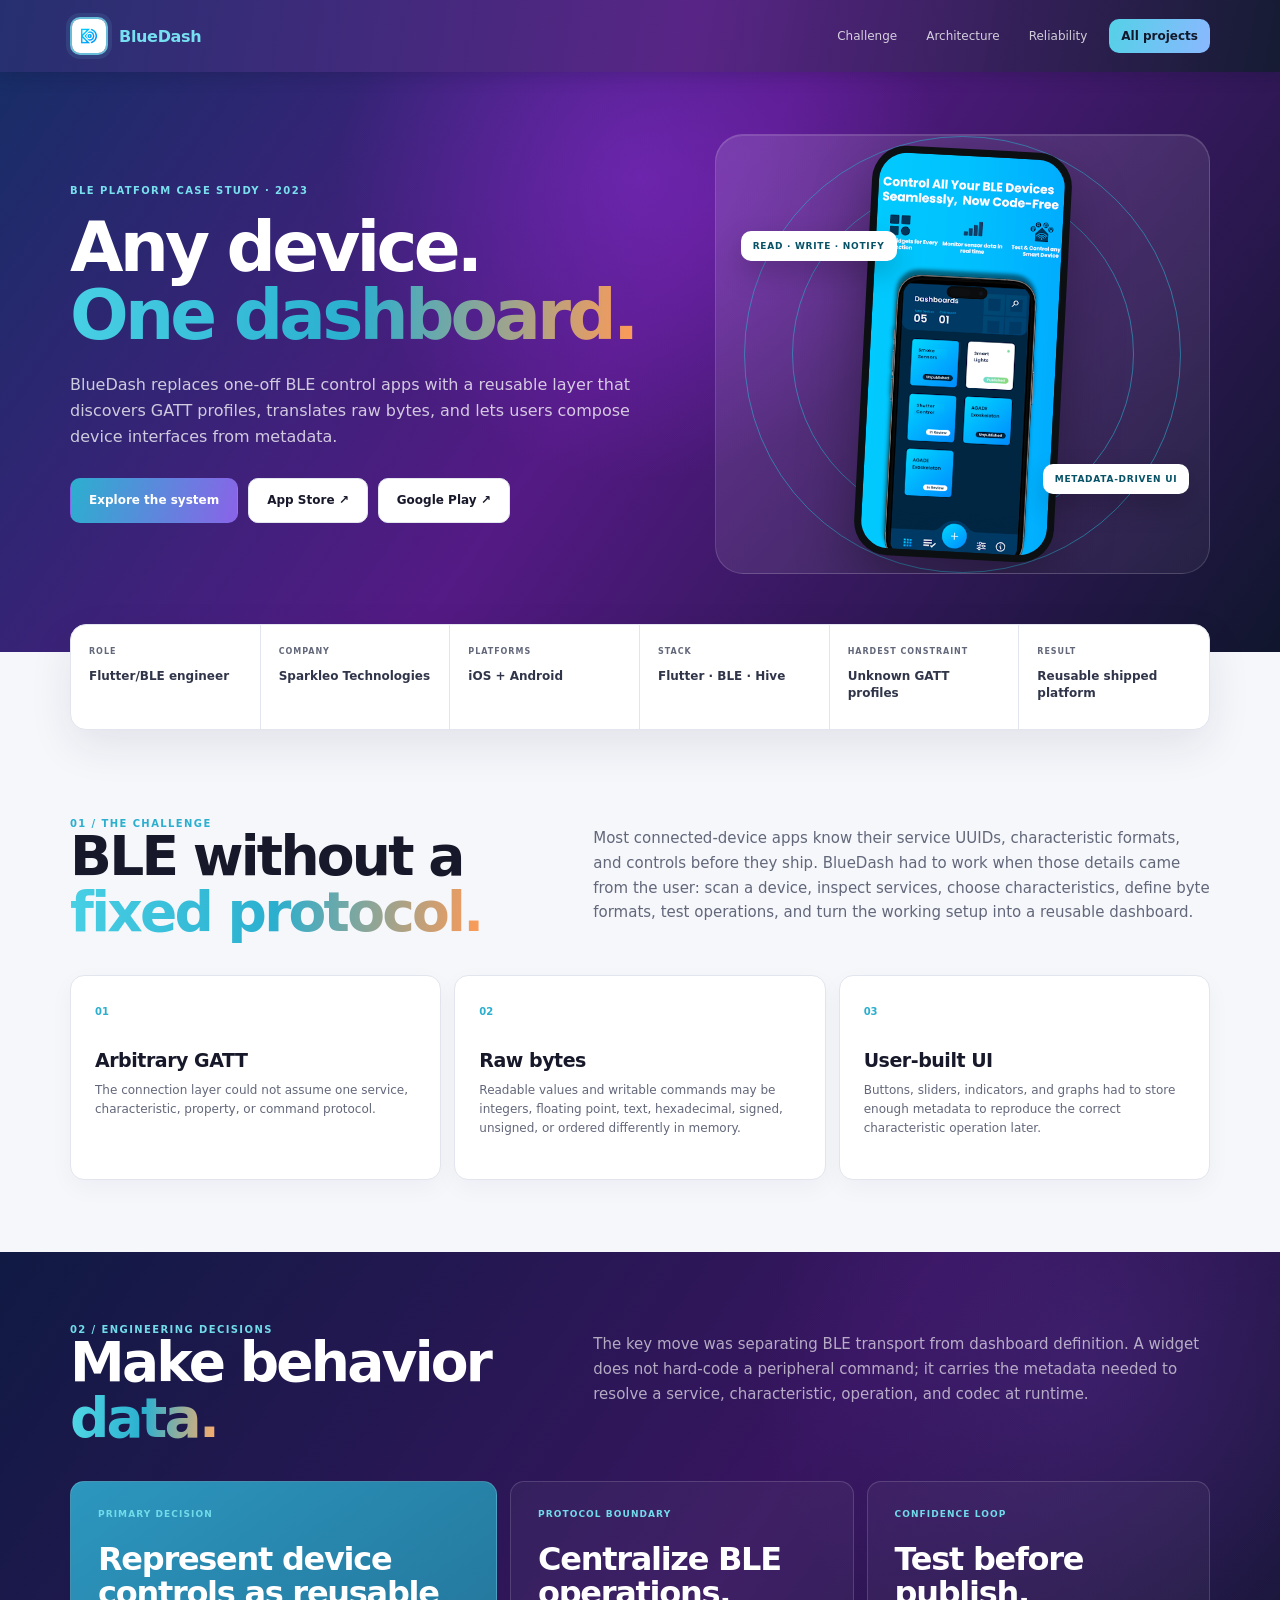
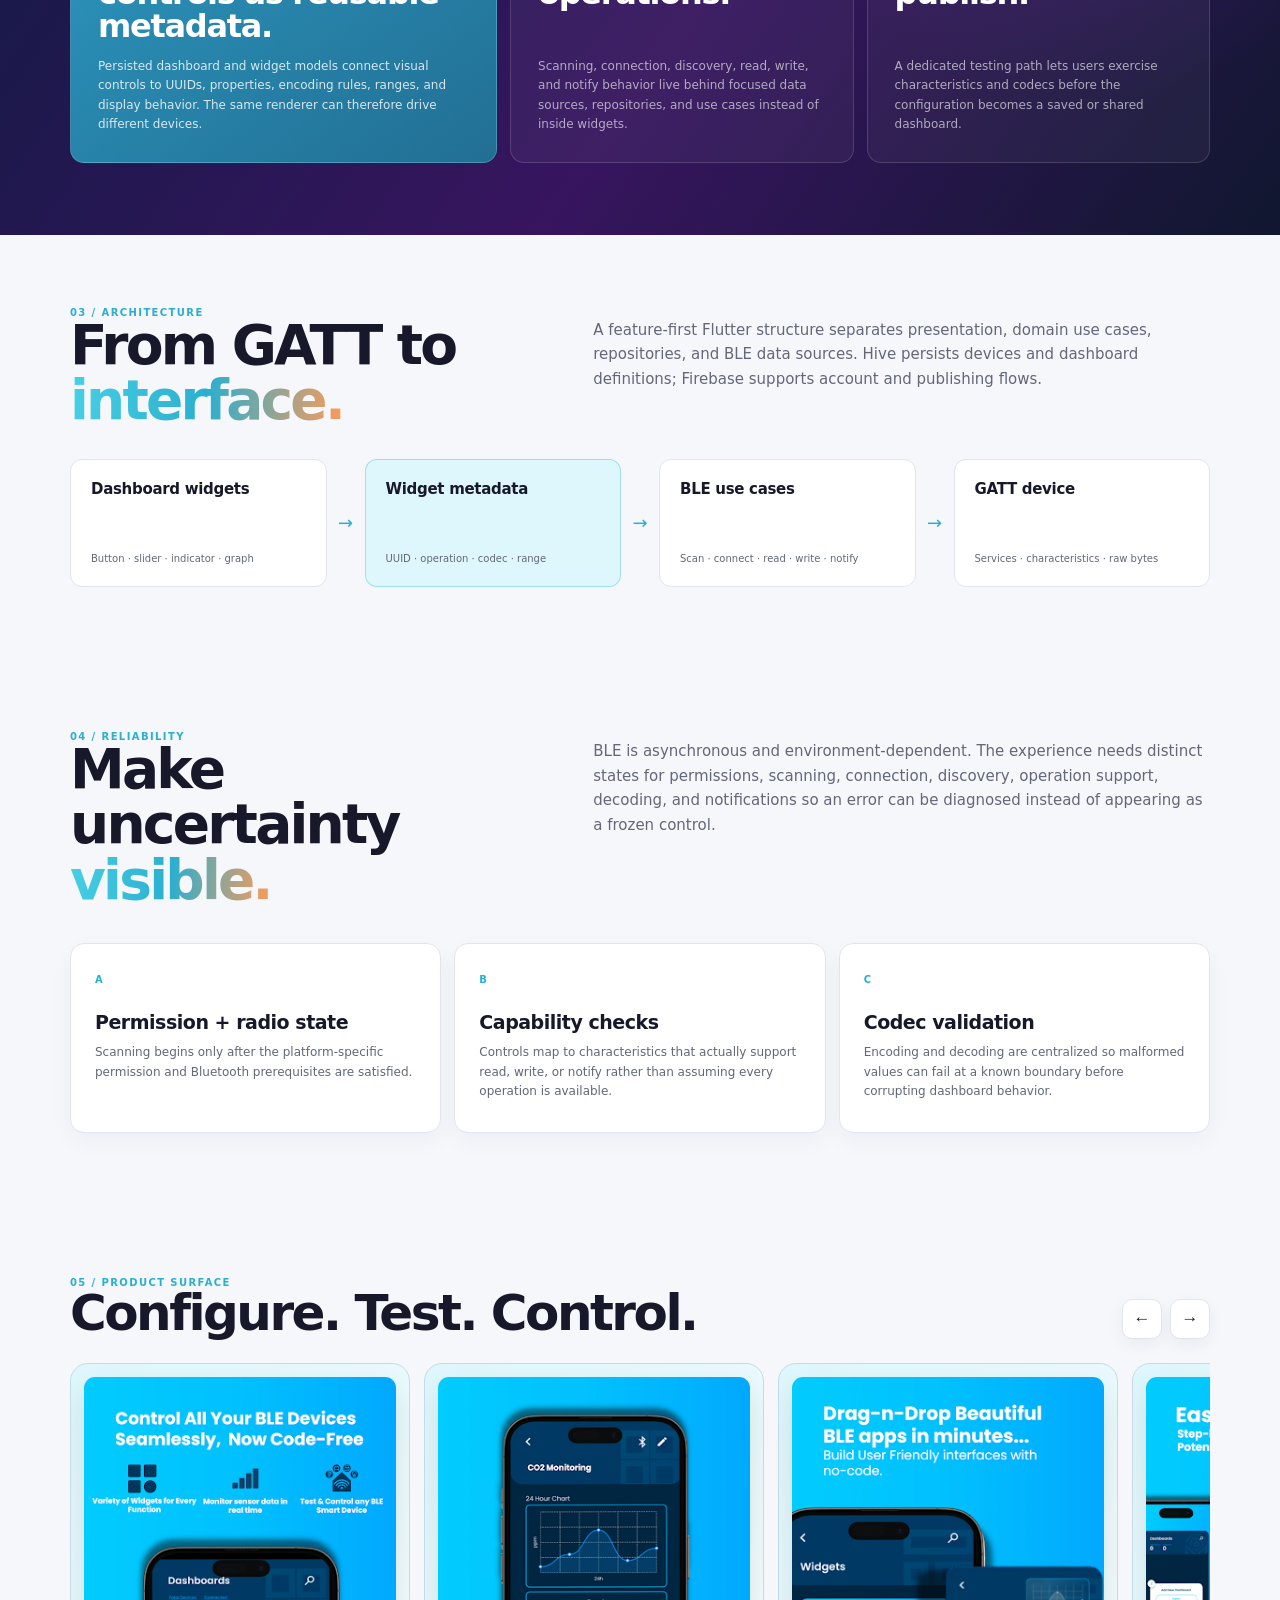
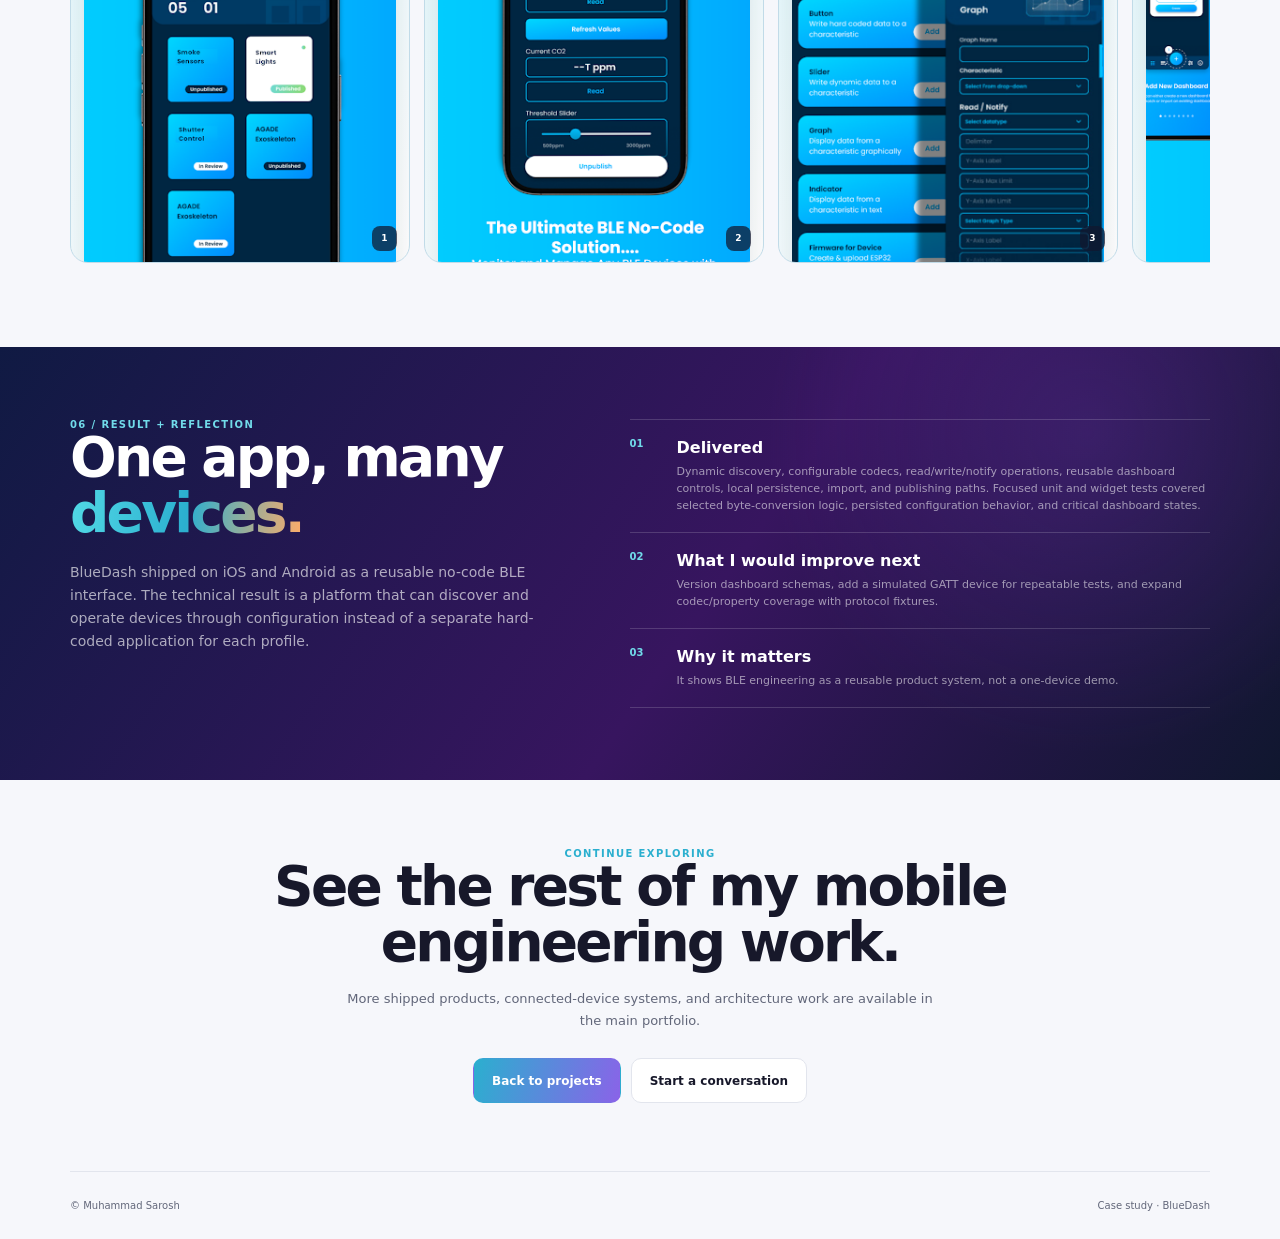
==== commit 5dc04e80: "fix overflow and layout resolve asset links" ====
--- a/case-studies/bluedash/index.html
+++ b/case-studies/bluedash/index.html
@@ -23,7 +23,7 @@
 
       <section class="wrap section" data-gallery><div class="gallery-head"><div><div class="section-no">05 / Product surface</div><h2>Configure. Test. Control.</h2></div><div class="gallery-controls"><button type="button" data-prev aria-label="Previous screenshot">←</button><button type="button" data-next aria-label="Next screenshot">→</button></div></div><div class="shot-rail"><figure class="shot"><img src="../../assets/bluedash-01.webp" alt="BlueDash device dashboard" width="333" height="592" loading="lazy" decoding="async" /></figure><figure class="shot"><img src="../../assets/bluedash-02.webp" alt="BlueDash connection interface" width="333" height="592" loading="lazy" decoding="async" /></figure><figure class="shot"><img src="../../assets/bluedash-03.webp" alt="BlueDash configurable control interface" width="333" height="592" loading="lazy" decoding="async" /></figure><figure class="shot"><img src="../../assets/bluedash-04.webp" alt="BlueDash device testing interface" width="333" height="592" loading="lazy" decoding="async" /></figure></div></section>
 
-      <section class="dark section"><div class="wrap outcome"><div class="outcome-copy"><div class="section-no">06 / Result + reflection</div><h2>One app, many <em>devices.</em></h2><p>BlueDash shipped on iOS and Android as a reusable no-code BLE interface. The technical result is a platform that can discover and operate devices through configuration instead of a separate hard-coded application for each profile.</p></div><div class="outcome-list"><article><span>01</span><div><h3>Delivered</h3><p>Dynamic discovery, configurable codecs, read/write/notify operations, reusable dashboard controls, local persistence, testing, import, and publishing paths.</p></div></article><article><span>02</span><div><h3>What I would improve next</h3><p>Version dashboard schemas, add a simulated GATT device for repeatable tests, and expand codec/property coverage with protocol fixtures.</p></div></article><article><span>03</span><div><h3>Why it matters</h3><p>It shows BLE engineering as a reusable product system, not a one-device demo.</p></div></article></div></div></section>
+      <section class="dark section"><div class="wrap outcome"><div class="outcome-copy"><div class="section-no">06 / Result + reflection</div><h2>One app, many <em>devices.</em></h2><p>BlueDash shipped on iOS and Android as a reusable no-code BLE interface. The technical result is a platform that can discover and operate devices through configuration instead of a separate hard-coded application for each profile.</p></div><div class="outcome-list"><article><span>01</span><div><h3>Delivered</h3><p>Dynamic discovery, configurable codecs, read/write/notify operations, reusable dashboard controls, local persistence, import, and publishing paths. Focused unit and widget tests covered selected byte-conversion logic, persisted configuration behavior, and critical dashboard states.</p></div></article><article><span>02</span><div><h3>What I would improve next</h3><p>Version dashboard schemas, add a simulated GATT device for repeatable tests, and expand codec/property coverage with protocol fixtures.</p></div></article><article><span>03</span><div><h3>Why it matters</h3><p>It shows BLE engineering as a reusable product system, not a one-device demo.</p></div></article></div></div></section>
       <section class="wrap closing"><div class="section-no">Continue exploring</div><h2>See the rest of my mobile engineering work.</h2><p>More shipped products, connected-device systems, and architecture work are available in the main portfolio.</p><div class="actions"><a class="button primary" href="../../#projects">Back to projects</a><a class="button" href="mailto:sarosh.mobileengineer@gmail.com">Start a conversation</a></div></section>
     </main>
     <footer class="wrap"><span>© Muhammad Sarosh</span><span>Case study · BlueDash</span></footer><script src="../script.js"></script>
--- a/case-studies/styles.css
+++ b/case-studies/styles.css
@@ -1,134 +1,154 @@
 :root {
-  --ink: #111315;
-  --muted: #62676d;
-  --paper: #f4f2ec;
-  --card: #fffdf8;
-  --line: rgba(17, 19, 21, 0.14);
-  --accent: #4b6bff;
-  --accent-soft: #dbe1ff;
-  --accent-ink: #17245f;
-  --max: 1180px;
+  --ink: #17182a;
+  --navy: #11172f;
+  --muted: #62677a;
+  --paper: #f6f7fb;
+  --card: #ffffff;
+  --line: #e2e5ed;
+  --accent: #5d69ef;
+  --accent-soft: #e7e9ff;
+  --accent-ink: #232a78;
+  --max: 1140px;
+  --shadow: 0 16px 44px rgba(24, 29, 57, .09);
 }
 
 * { box-sizing: border-box; }
-html { scroll-behavior: smooth; }
-body { margin: 0; background: var(--paper); color: var(--ink); font-family: Inter, ui-sans-serif, system-ui, -apple-system, BlinkMacSystemFont, "Segoe UI", sans-serif; }
-body.outdey { --accent: #ff6433; --accent-soft: #ffe1d5; --accent-ink: #6b1d08; }
-body.unix { --accent: #7b55e7; --accent-soft: #e9e0ff; --accent-ink: #29145f; }
-body.bluedash { --accent: #1aa7d5; --accent-soft: #d7f4fc; --accent-ink: #073e55; }
-body.plyomat { --accent: #ef7b35; --accent-soft: #ffeadb; --accent-ink: #63260a; }
+html { scroll-behavior: smooth; scroll-padding-top: 78px; }
+body { margin: 0; color: var(--ink); background: var(--paper); font-family: Inter, ui-sans-serif, system-ui, -apple-system, BlinkMacSystemFont, "Segoe UI", sans-serif; -webkit-font-smoothing: antialiased; }
+body.outdey { --accent: #f47437; --accent-soft: #ffeadf; --accent-ink: #713116; }
+body.unix { --accent: #7355db; --accent-soft: #ebe5ff; --accent-ink: #2f206e; }
+body.bluedash { --accent: #2bafcf; --accent-soft: #def7fc; --accent-ink: #075266; }
+body.plyomat { --accent: #ee7a35; --accent-soft: #ffeadb; --accent-ink: #692c0c; }
+body.secure-access { --accent: #35c7d5; --accent-soft: #def8fa; --accent-ink: #075460; }
 a { color: inherit; }
 img { display: block; max-width: 100%; }
 .wrap { width: min(calc(100% - 40px), var(--max)); margin-inline: auto; }
-.nav { min-height: 76px; display: flex; align-items: center; justify-content: space-between; gap: 24px; border-bottom: 1px solid var(--line); }
-.brand { display: inline-flex; align-items: center; gap: 11px; font-weight: 800; text-decoration: none; letter-spacing: -.02em; }
-.brand img { width: 34px; height: 34px; border-radius: 9px; object-fit: cover; }
-.nav-links { display: flex; align-items: center; gap: 25px; }
-.nav-links a { color: var(--muted); font-size: 13px; text-decoration: none; }
-.nav-links .nav-cta { color: white; background: var(--ink); padding: 11px 17px; border-radius: 999px; }
 
-.hero { min-height: 720px; display: grid; grid-template-columns: 1.06fr .94fr; align-items: center; gap: 70px; padding-block: 72px 90px; }
-.eyebrow, .section-no { color: var(--accent); font-size: 11px; font-weight: 800; letter-spacing: .14em; text-transform: uppercase; }
+.nav { position: sticky; z-index: 50; top: 0; width: 100%; max-width: none; min-height: 72px; padding-inline: max(22px, calc((100vw - var(--max)) / 2)); display: flex; align-items: center; justify-content: space-between; gap: 24px; color: white; background: linear-gradient(100deg, rgba(31,41,107,.97), rgba(83,30,130,.97) 54%, rgba(17,23,47,.98)); box-shadow: 0 4px 16px rgba(16,17,40,.18); backdrop-filter: blur(15px); }
+.brand { display: inline-flex; align-items: center; gap: 11px; color: #76dff0; font-weight: 850; text-decoration: none; letter-spacing: -.02em; }
+.brand img { width: 38px; height: 38px; border: 2px solid rgba(118,223,240,.8); border-radius: 10px; object-fit: cover; box-shadow: 0 0 0 4px rgba(118,223,240,.1); }
+.nav-links { display: flex; align-items: center; gap: 5px; }
+.nav-links a { padding: 10px 12px; color: rgba(255,255,255,.78); font-size: 12px; text-decoration: none; }
+.nav-links a:hover, .nav-links a:focus-visible { color: white; }
+.nav-links .nav-cta { margin-left: 5px; color: #12182b; background: linear-gradient(105deg, #54d1e7, #8ab8ff); border-radius: 10px; font-weight: 800; }
+
+.hero { width: 100%; max-width: none; min-height: 580px; padding: 58px max(22px, calc((100vw - var(--max)) / 2)) 74px; display: grid; grid-template-columns: 1.08fr .92fr; align-items: center; gap: 64px; color: white; background: radial-gradient(circle at 50% 18%, rgba(133,44,207,.55), transparent 38%), linear-gradient(125deg, #182d67 0%, #541a85 48%, #10162d 100%); overflow: hidden; }
+.hero > * { min-width: 0; }
+.eyebrow, .section-no { color: var(--accent); font-size: 10px; font-weight: 900; letter-spacing: .14em; text-transform: uppercase; }
+.hero .eyebrow { color: #79dfee; }
 h1, h2, h3, p { margin-top: 0; }
-h1 { max-width: 760px; margin: 24px 0 27px; font-size: clamp(60px, 7.6vw, 110px); line-height: .89; letter-spacing: -.07em; font-weight: 650; }
-h1 em, h2 em { color: var(--accent); font-family: Georgia, serif; font-weight: 400; }
-.lede { max-width: 650px; color: var(--muted); font-size: 19px; line-height: 1.65; }
-.actions { display: flex; flex-wrap: wrap; gap: 12px; margin-top: 34px; }
-.button { display: inline-flex; align-items: center; justify-content: center; min-height: 48px; padding: 0 20px; border: 1px solid var(--line); border-radius: 999px; font-size: 13px; font-weight: 750; text-decoration: none; }
-.button.primary { border-color: var(--accent); background: var(--accent); color: white; }
-.hero-art { min-height: 565px; position: relative; display: grid; place-items: center; background: var(--accent-soft); border-radius: 44% 56% 42% 58% / 55% 42% 58% 45%; overflow: hidden; }
-.hero-art::before, .hero-art::after { content: ""; position: absolute; border: 1px solid color-mix(in srgb, var(--accent) 42%, transparent); border-radius: 50%; }
-.hero-art::before { width: 420px; height: 420px; }
-.hero-art::after { width: 520px; height: 520px; }
-.hero-phone { width: 248px; height: 510px; padding: 9px; position: relative; z-index: 2; background: #0d1013; border-radius: 39px; box-shadow: 0 35px 80px rgba(20,20,20,.25); transform: rotate(4deg); }
-.hero-phone img { width: 100%; height: 100%; border-radius: 31px; object-fit: cover; object-position: top; }
-.float-label { position: absolute; z-index: 3; padding: 11px 14px; background: var(--card); border: 1px solid var(--line); border-radius: 12px; font-size: 10px; font-weight: 800; letter-spacing: .08em; text-transform: uppercase; box-shadow: 0 15px 35px rgba(0,0,0,.12); }
-.float-label.one { left: 3%; top: 21%; }.float-label.two { right: 2%; bottom: 17%; }
+h1 { max-width: 720px; margin: 18px 0 22px; font-size: clamp(48px, 5.4vw, 72px); line-height: .98; letter-spacing: -.055em; font-weight: 720; }
+h1 em, h2 em { color: transparent; background: linear-gradient(95deg, #48d0e5, var(--accent), #ff9a56); background-clip: text; -webkit-background-clip: text; font-style: normal; }
+.lede { max-width: 660px; margin-bottom: 0; color: rgba(255,255,255,.76); font-size: 16px; line-height: 1.65; }
+.actions { display: flex; flex-wrap: wrap; gap: 10px; margin-top: 27px; }
+.button { min-height: 45px; padding: 0 18px; display: inline-flex; align-items: center; justify-content: center; color: var(--ink); border: 1px solid var(--line); border-radius: 10px; background: white; font-size: 12px; font-weight: 800; text-decoration: none; transition: transform .2s, box-shadow .2s; }
+.button:hover { transform: translateY(-2px); box-shadow: 0 10px 22px rgba(0,0,0,.16); }
+.button.primary { border-color: transparent; background: linear-gradient(105deg, var(--accent), #8a63e8); color: white; }
 
-.facts { display: grid; grid-template-columns: repeat(6, 1fr); border-block: 1px solid var(--line); }
-.fact { min-height: 135px; padding: 27px 20px; border-right: 1px solid var(--line); }
+.hero-art { min-height: 440px; position: relative; display: grid; place-items: center; background: linear-gradient(145deg, rgba(255,255,255,.13), rgba(255,255,255,.05)); border: 1px solid rgba(255,255,255,.14); border-radius: 28px; overflow: hidden; box-shadow: inset 0 1px rgba(255,255,255,.12); }
+.hero-art::before, .hero-art::after { content: ""; position: absolute; border: 1px solid color-mix(in srgb, var(--accent) 58%, transparent); border-radius: 50%; }
+.hero-art::before { width: 340px; height: 340px; }.hero-art::after { width: 435px; height: 435px; }
+.hero-phone { width: 200px; height: 410px; padding: 7px; position: relative; z-index: 2; background: #0d1013; border-radius: 34px; box-shadow: 0 26px 60px rgba(0,0,0,.32); transform: rotate(3deg); }
+.hero-phone img { width: 100%; height: 100%; border-radius: 28px; object-fit: cover; object-position: top; }
+.credential-preview { position: absolute; z-index: 3; inset: 0; padding: 68px 25px 25px; display: none; flex-direction: column; color: white; }
+body.secure-access .credential-preview { display: flex; }
+.credential-preview > span { color: rgba(255,255,255,.64); font-size: 8px; font-weight: 850; letter-spacing: .14em; text-transform: uppercase; }
+.credential-preview strong { margin-top: 8px; font-size: 19px; letter-spacing: -.03em; }
+.credential-preview small { margin-top: 16px; padding-top: 14px; border-top: 1px solid rgba(255,255,255,.25); color: rgba(255,255,255,.76); font-size: 9px; }
+.credential-preview b { width: 42px; height: 42px; margin-top: auto; display: grid; place-items: center; border: 1px solid rgba(255,255,255,.35); border-radius: 50%; font-size: 18px; }
+.credential-preview b span { color: #61d7e3; }
+body.secure-access .float-label.one { top: 7%; }
+.float-label { position: absolute; z-index: 3; padding: 10px 12px; color: var(--accent-ink); background: white; border-radius: 10px; font-size: 9px; font-weight: 900; letter-spacing: .08em; text-transform: uppercase; box-shadow: 0 12px 28px rgba(0,0,0,.18); }
+.float-label.one { left: 5%; top: 22%; }.float-label.two { right: 4%; bottom: 18%; }
+
+.facts { position: relative; z-index: 3; margin-top: -28px; display: grid; grid-template-columns: repeat(6, 1fr); overflow: hidden; background: white; border: 1px solid var(--line); border-radius: 16px; box-shadow: var(--shadow); }
+.fact { min-height: 104px; padding: 22px 18px; border-right: 1px solid var(--line); }
 .fact:last-child { border-right: 0; }
-.fact dt { color: var(--muted); font-size: 9px; font-weight: 800; letter-spacing: .13em; text-transform: uppercase; }
-.fact dd { margin: 18px 0 0; font-size: 14px; font-weight: 700; line-height: 1.45; }
+.fact dt { color: var(--muted); font-size: 8px; font-weight: 900; letter-spacing: .12em; text-transform: uppercase; }
+.fact dd { margin: 12px 0 0; color: #30354a; font-size: 12px; font-weight: 750; line-height: 1.45; }
 
-.section { padding-block: 115px; }
-.section-head { display: grid; grid-template-columns: .78fr 1.22fr; gap: 80px; align-items: start; margin-bottom: 65px; }
-h2 { margin-bottom: 0; font-size: clamp(46px, 5.7vw, 78px); line-height: .96; letter-spacing: -.055em; font-weight: 600; }
-.section-intro { padding-top: 13px; }
-.section-intro p { color: var(--muted); font-size: 17px; line-height: 1.72; }
-.constraint-grid, .decision-grid, .reliability-grid { display: grid; grid-template-columns: repeat(3, 1fr); gap: 14px; }
-.card { min-height: 270px; padding: 31px; background: var(--card); border: 1px solid var(--line); }
-.card .index { color: var(--accent); font-family: Georgia, serif; font-size: 13px; }
-.card h3 { margin: 62px 0 13px; font-size: 22px; letter-spacing: -.035em; }
-.card p { color: var(--muted); font-size: 13px; line-height: 1.68; }
+.section, .architecture { padding-block: 72px; }
+.section-head { display: grid; grid-template-columns: .86fr 1.14fr; gap: 58px; align-items: start; margin-bottom: 35px; }
+h2 { margin-bottom: 0; font-size: clamp(38px, 4.3vw, 55px); line-height: 1.01; letter-spacing: -.05em; font-weight: 700; }
+.section-intro { padding-top: 8px; }
+.section-intro p, .architecture-note { margin: 0; color: var(--muted); font-size: 15px; line-height: 1.65; }
+.constraint-grid, .decision-grid, .reliability-grid { display: grid; grid-template-columns: repeat(3, 1fr); gap: 13px; }
+.card { min-height: 205px; padding: 24px; background: white; border: 1px solid var(--line); border-radius: 14px; box-shadow: 0 8px 24px rgba(24,29,57,.04); }
+.card .index { color: var(--accent); font-size: 10px; font-weight: 900; }
+.card h3 { margin: 30px 0 10px; font-size: 19px; letter-spacing: -.025em; }
+.card p { margin-bottom: 0; color: var(--muted); font-size: 12px; line-height: 1.6; }
 
-.dark { background: var(--ink); color: white; }
-.dark .section-intro p { color: rgba(255,255,255,.58); }
-.decision-grid { grid-template-columns: 1.2fr .8fr .8fr; }
-.decision { min-height: 390px; padding: 34px; border: 1px solid rgba(255,255,255,.16); display: flex; flex-direction: column; }
-.decision.featured { background: var(--accent); color: white; }
-.decision small { color: color-mix(in srgb, currentColor 60%, transparent); font-size: 10px; font-weight: 800; letter-spacing: .13em; text-transform: uppercase; }
-.decision h3 { margin: 30px 0 16px; font-size: clamp(28px, 3vw, 43px); line-height: 1.02; letter-spacing: -.045em; font-weight: 550; }
-.decision p { margin-top: auto; color: rgba(255,255,255,.58); font-size: 13px; line-height: 1.68; }
+.dark { color: white; background: radial-gradient(circle at 85% 20%, rgba(100,51,167,.3), transparent 28%), linear-gradient(125deg, #101a43, #37155f 56%, #10172f); }
+.dark .section-no { color: #71dbea; }.dark h2 em { background-image: linear-gradient(95deg, #52d9e6, var(--accent), #ffac68); }
+.dark .section-intro p { color: rgba(255,255,255,.64); }
+.decision-grid { grid-template-columns: 1.15fr .925fr .925fr; }
+.decision { min-height: 270px; padding: 27px; border: 1px solid rgba(255,255,255,.15); border-radius: 14px; background: rgba(255,255,255,.045); display: flex; flex-direction: column; }
+.decision.featured { color: white; background: linear-gradient(145deg, color-mix(in srgb, var(--accent) 84%, #321768), color-mix(in srgb, var(--accent) 55%, #17204b)); }
+.decision small { color: #71dbea; font-size: 9px; font-weight: 900; letter-spacing: .12em; text-transform: uppercase; }
+.decision h3 { margin: 24px 0 13px; font-size: clamp(25px, 2.5vw, 34px); line-height: 1.05; letter-spacing: -.04em; }
+.decision p { margin: auto 0 0; color: rgba(255,255,255,.62); font-size: 12px; line-height: 1.62; }
 .decision.featured p { color: rgba(255,255,255,.82); }
 
-.architecture { padding-block: 110px; }
-.arch-flow { display: grid; grid-template-columns: repeat(7, auto); align-items: stretch; gap: 12px; margin-top: 60px; }
-.arch-node { min-height: 180px; min-width: 0; padding: 23px; background: var(--card); border: 1px solid var(--line); display: flex; flex-direction: column; justify-content: space-between; }
-.arch-node.accent { background: var(--accent-soft); border-color: color-mix(in srgb, var(--accent) 36%, transparent); }
-.arch-node b { font-size: 18px; letter-spacing: -.025em; }
-.arch-node span { color: var(--muted); font-size: 11px; line-height: 1.55; }
-.arrow { align-self: center; color: var(--accent); font-size: 22px; }
-.architecture-note { max-width: 760px; color: var(--muted); line-height: 1.7; }
+.architecture .section-head { margin-bottom: 30px; }
+.arch-flow { display: grid; grid-template-columns: 1fr 24px 1fr 24px 1fr 24px 1fr; align-items: stretch; gap: 7px; margin-top: 30px; }
+.arch-node { min-height: 128px; min-width: 0; padding: 20px; background: white; border: 1px solid var(--line); border-radius: 12px; display: flex; flex-direction: column; justify-content: space-between; }
+.dark .arch-node { color: var(--ink); }
+.arch-node.accent { background: var(--accent-soft); border-color: color-mix(in srgb, var(--accent) 35%, transparent); }
+.arch-node b { font-size: 15px; letter-spacing: -.02em; }
+.arch-node span { color: var(--muted); font-size: 10px; line-height: 1.5; }
+.arrow { align-self: center; color: var(--accent); font-size: 18px; text-align: center; }
 
-.reliability-grid .card { min-height: 245px; }
-.reliability-grid .card h3 { margin-top: 36px; }
-.gallery-head { display: flex; justify-content: space-between; align-items: end; margin-bottom: 36px; }
+.reliability-grid .card { min-height: 190px; }.reliability-grid .card h3 { margin-top: 24px; }
+.gallery-head { display: flex; justify-content: space-between; align-items: end; margin-bottom: 24px; }
+.gallery-head h2 { font-size: clamp(36px, 4vw, 50px); }
 .gallery-controls { display: flex; gap: 8px; }
-.gallery-controls button { width: 44px; height: 44px; border: 1px solid var(--line); border-radius: 50%; background: transparent; color: var(--ink); cursor: pointer; font-size: 18px; }
-.shot-rail { display: grid; grid-auto-flow: column; grid-auto-columns: minmax(250px, 31%); gap: 18px; overflow-x: auto; scroll-snap-type: x mandatory; scrollbar-width: none; }
-.shot-rail::-webkit-scrollbar { display: none; }
-.shot { scroll-snap-align: start; min-height: 580px; padding: 28px; background: var(--accent-soft); display: grid; place-items: center; overflow: hidden; }
-.shot img { max-height: 520px; border-radius: 26px; box-shadow: 0 22px 45px rgba(0,0,0,.18); }
+.gallery-controls button { width: 40px; height: 40px; border: 1px solid var(--line); border-radius: 10px; background: white; color: var(--ink); cursor: pointer; font-size: 17px; box-shadow: 0 6px 18px rgba(24,29,57,.05); }
+.shot-rail { display: grid; grid-auto-flow: column; grid-auto-columns: clamp(280px, 30vw, 340px); gap: 14px; overflow-x: auto; overscroll-behavior-inline: contain; scroll-snap-type: x mandatory; scrollbar-width: thin; scrollbar-color: var(--accent) transparent; padding-bottom: 12px; }
+.shot { position: relative; height: 500px; margin: 0; padding: 13px; scroll-snap-align: start; background: linear-gradient(145deg, var(--accent-soft), #fff); border: 1px solid color-mix(in srgb, var(--accent) 18%, var(--line)); border-radius: 18px; display: grid; place-items: center; overflow: hidden; }
+.shot::after { content: counter(shot); counter-increment: shot; position: absolute; right: 12px; bottom: 11px; width: 25px; height: 25px; display: grid; place-items: center; color: white; background: rgba(17,23,47,.72); border-radius: 8px; font-size: 9px; font-weight: 800; }
+.shot-rail { counter-reset: shot; }
+.shot img { width: 100%; height: 100%; object-fit: contain; border-radius: 11px; box-shadow: 0 14px 30px rgba(20,22,45,.12); }
 
-.outcome { display: grid; grid-template-columns: .9fr 1.1fr; gap: 85px; align-items: start; }
-.outcome-copy p { color: rgba(255,255,255,.62); font-size: 17px; line-height: 1.72; }
+.outcome { display: grid; grid-template-columns: .92fr 1.08fr; gap: 65px; align-items: start; }
+.outcome-copy p { margin: 20px 0 0; color: rgba(255,255,255,.64); font-size: 14px; line-height: 1.65; }
 .outcome-list { border-top: 1px solid rgba(255,255,255,.16); }
-.outcome-list article { display: grid; grid-template-columns: 40px 1fr; gap: 16px; padding: 24px 0; border-bottom: 1px solid rgba(255,255,255,.16); }
-.outcome-list span { color: var(--accent); font-family: Georgia, serif; font-size: 12px; }
-.outcome-list h3 { margin: 0 0 8px; font-size: 18px; }
-.outcome-list p { margin: 0; color: rgba(255,255,255,.54); font-size: 12px; line-height: 1.6; }
-.closing { padding-block: 100px; text-align: center; }
-.closing h2 { max-width: 850px; margin-inline: auto; }
-.closing p { max-width: 630px; margin: 25px auto 0; color: var(--muted); line-height: 1.7; }
-.closing .actions { justify-content: center; }
-footer { min-height: 78px; display: flex; align-items: center; justify-content: space-between; gap: 20px; border-top: 1px solid var(--line); color: var(--muted); font-size: 11px; }
+.outcome-list article { display: grid; grid-template-columns: 34px 1fr; gap: 13px; padding: 18px 0; border-bottom: 1px solid rgba(255,255,255,.16); }
+.outcome-list > article > span { color: #71dbea; font-size: 10px; font-weight: 900; }
+.outcome-list h3 { margin: 0 0 6px; font-size: 16px; }.outcome-list p { margin: 0; color: rgba(255,255,255,.56); font-size: 11px; line-height: 1.55; }
+.closing { padding-block: 68px; text-align: center; }
+.closing h2 { max-width: 760px; margin-inline: auto; }.closing p { max-width: 610px; margin: 18px auto 0; color: var(--muted); font-size: 13px; line-height: 1.65; }.closing .actions { justify-content: center; }
+footer { min-height: 68px; display: flex; align-items: center; justify-content: space-between; gap: 20px; border-top: 1px solid var(--line); color: var(--muted); font-size: 10px; }
 
-.reveal { opacity: 0; transform: translateY(22px); transition: opacity .65s ease, transform .65s cubic-bezier(.22,.75,.25,1); }
-.reveal.visible { opacity: 1; transform: translateY(0); }
+.reveal { opacity: 0; transform: translateY(16px); transition: opacity .55s ease, transform .55s ease; }
+.reveal.visible { opacity: 1; transform: none; }
 @media (prefers-reduced-motion: reduce) { html { scroll-behavior: auto; } .reveal { opacity: 1; transform: none; transition: none; } }
 
 @media (max-width: 920px) {
   .hero, .section-head, .outcome { grid-template-columns: 1fr; }
-  .hero { padding-top: 50px; gap: 42px; }
-  .hero-art { min-height: 590px; }
+  .hero { padding-top: 46px; gap: 38px; }
+  .hero-art { min-height: 450px; }
   .facts { grid-template-columns: repeat(3, 1fr); }
   .fact:nth-child(3) { border-right: 0; }.fact:nth-child(-n+3) { border-bottom: 1px solid var(--line); }
   .constraint-grid, .reliability-grid, .decision-grid { grid-template-columns: 1fr; }
-  .decision { min-height: 310px; }
-  .arch-flow { grid-template-columns: 1fr; }
+  .decision { min-height: 220px; }
+  .section-head { gap: 24px; }
+  .arch-flow { grid-template-columns: 1fr; gap: 7px; }
   .arrow { transform: rotate(90deg); justify-self: center; }
-  .shot-rail { grid-auto-columns: minmax(260px, 48%); }
 }
 
 @media (max-width: 620px) {
   .wrap { width: min(calc(100% - 28px), var(--max)); }
-  .nav { min-height: 67px; }.nav-links a:not(.nav-cta) { display: none; }.nav-cta { padding: 10px 14px !important; }
-  h1 { font-size: clamp(57px, 18vw, 82px); }
-  .hero-art { min-height: 510px; }.hero-phone { width: 213px; height: 440px; }.float-label.one { left: 82px; }.float-label.two { right: 52px; }
-  .facts { grid-template-columns: 1fr 1fr; }.fact:nth-child(3) { border-right: 1px solid var(--line); }.fact:nth-child(2n) { border-right: 0; }.fact:nth-child(-n+4) { border-bottom: 1px solid var(--line); }
-  .section { padding-block: 82px; }.section-head { gap: 30px; margin-bottom: 42px; }
-  .shot-rail { grid-auto-columns: 86%; }.shot { min-height: 510px; padding: 22px; }.shot img { max-height: 465px; }
-  .gallery-head { align-items: center; }.gallery-head h2 { font-size: 43px; }
+  .nav { min-height: 66px; padding-inline: 16px; }.nav-links a:not(.nav-cta) { display: none; }.nav-cta { padding: 10px 13px !important; }
+  .brand img { width: 34px; height: 34px; }
+  .hero { min-height: auto; padding: 42px 14px 62px; }
+  h1 { font-size: clamp(42px, 12.5vw, 58px); }.lede { font-size: 14px; }
+  .actions { display: grid; }.button { width: 100%; }
+  .hero-art { min-height: 430px; }.hero-phone { width: 195px; height: 395px; }.float-label.one { left: 22px; }.float-label.two { right: 18px; }
+  .facts { width: calc(100% - 28px); grid-template-columns: 1fr 1fr; }
+  .fact { min-height: 94px; }.fact:nth-child(3) { border-right: 1px solid var(--line); }.fact:nth-child(2n) { border-right: 0; }.fact:nth-child(-n+4) { border-bottom: 1px solid var(--line); }
+  .section, .architecture { padding-block: 56px; }.section-head { margin-bottom: 28px; }
+  h2 { font-size: 38px; }.card { min-height: 0; }.card h3 { margin-top: 20px; }
+  .shot-rail { grid-auto-columns: 82vw; }.shot { height: 470px; }
+  .gallery-head { align-items: center; }.gallery-head h2 { font-size: 34px; }
   footer { align-items: flex-start; flex-direction: column; justify-content: center; }
 }
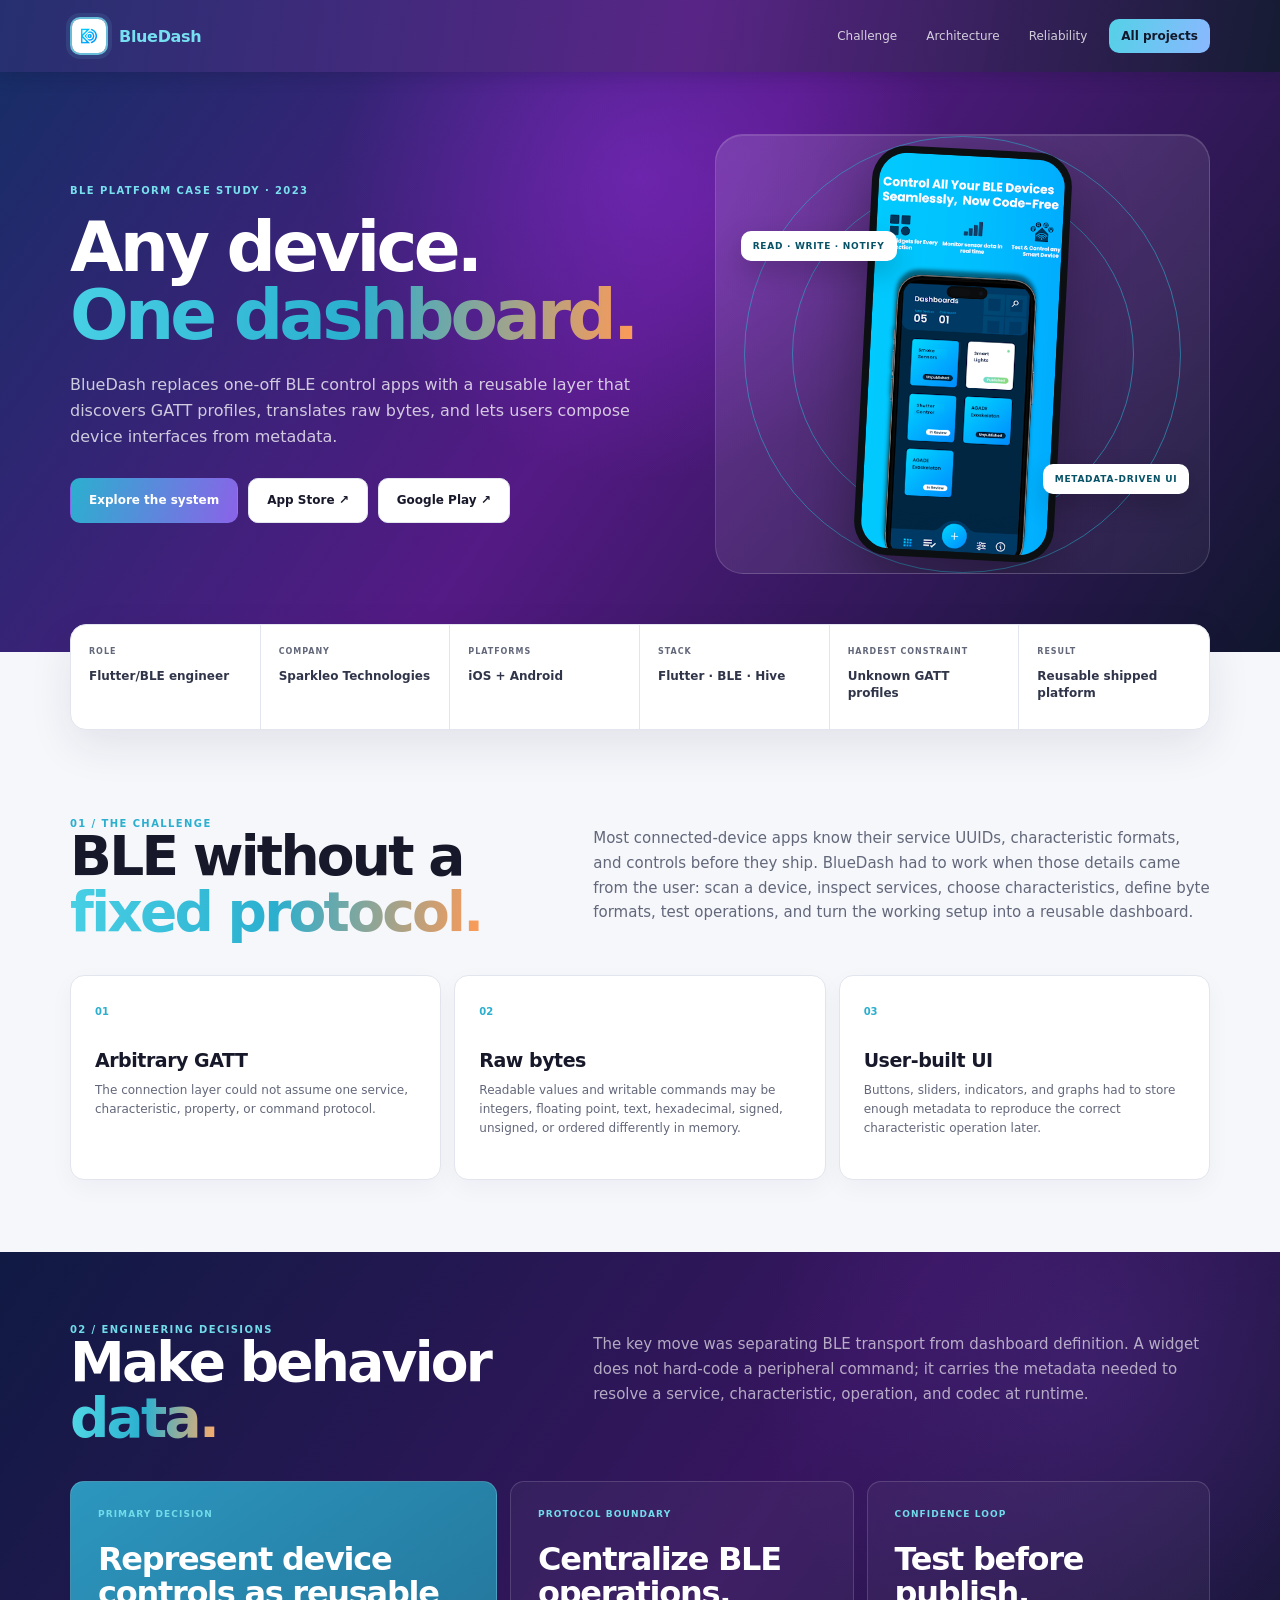
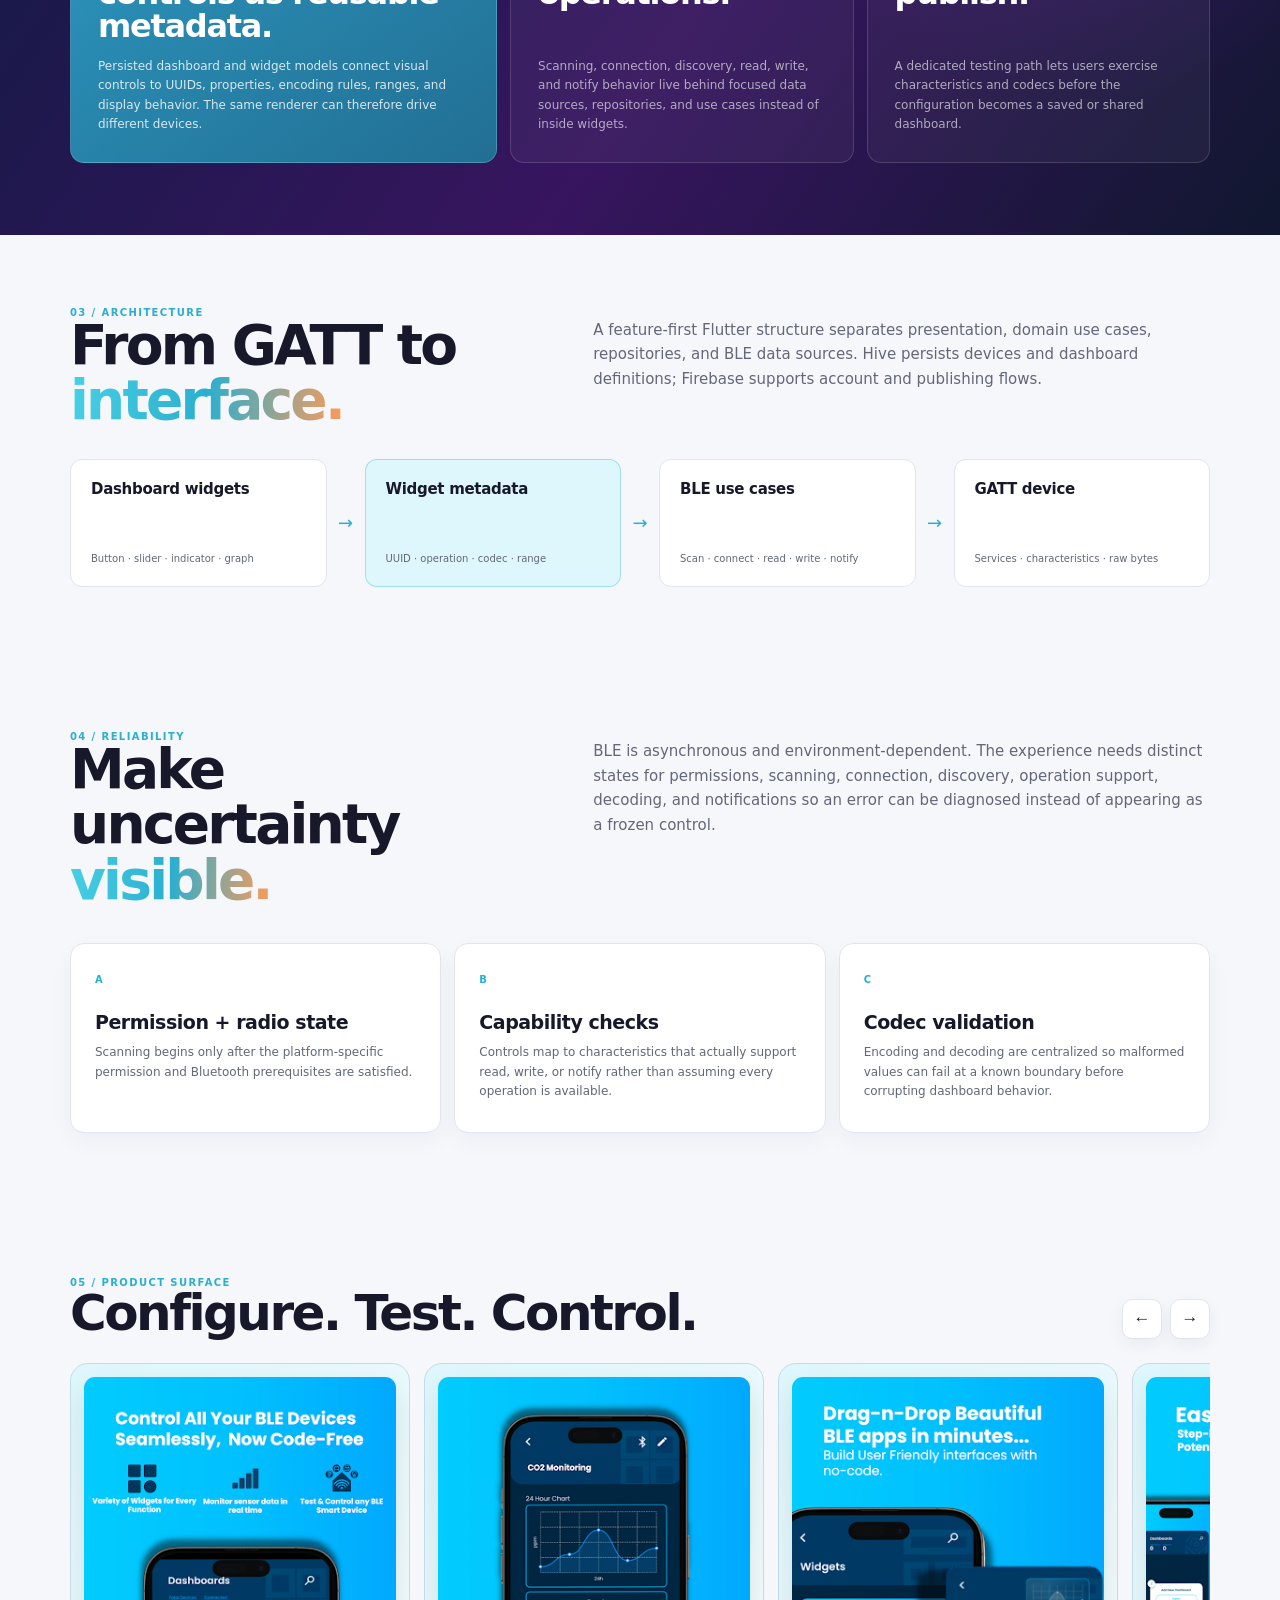
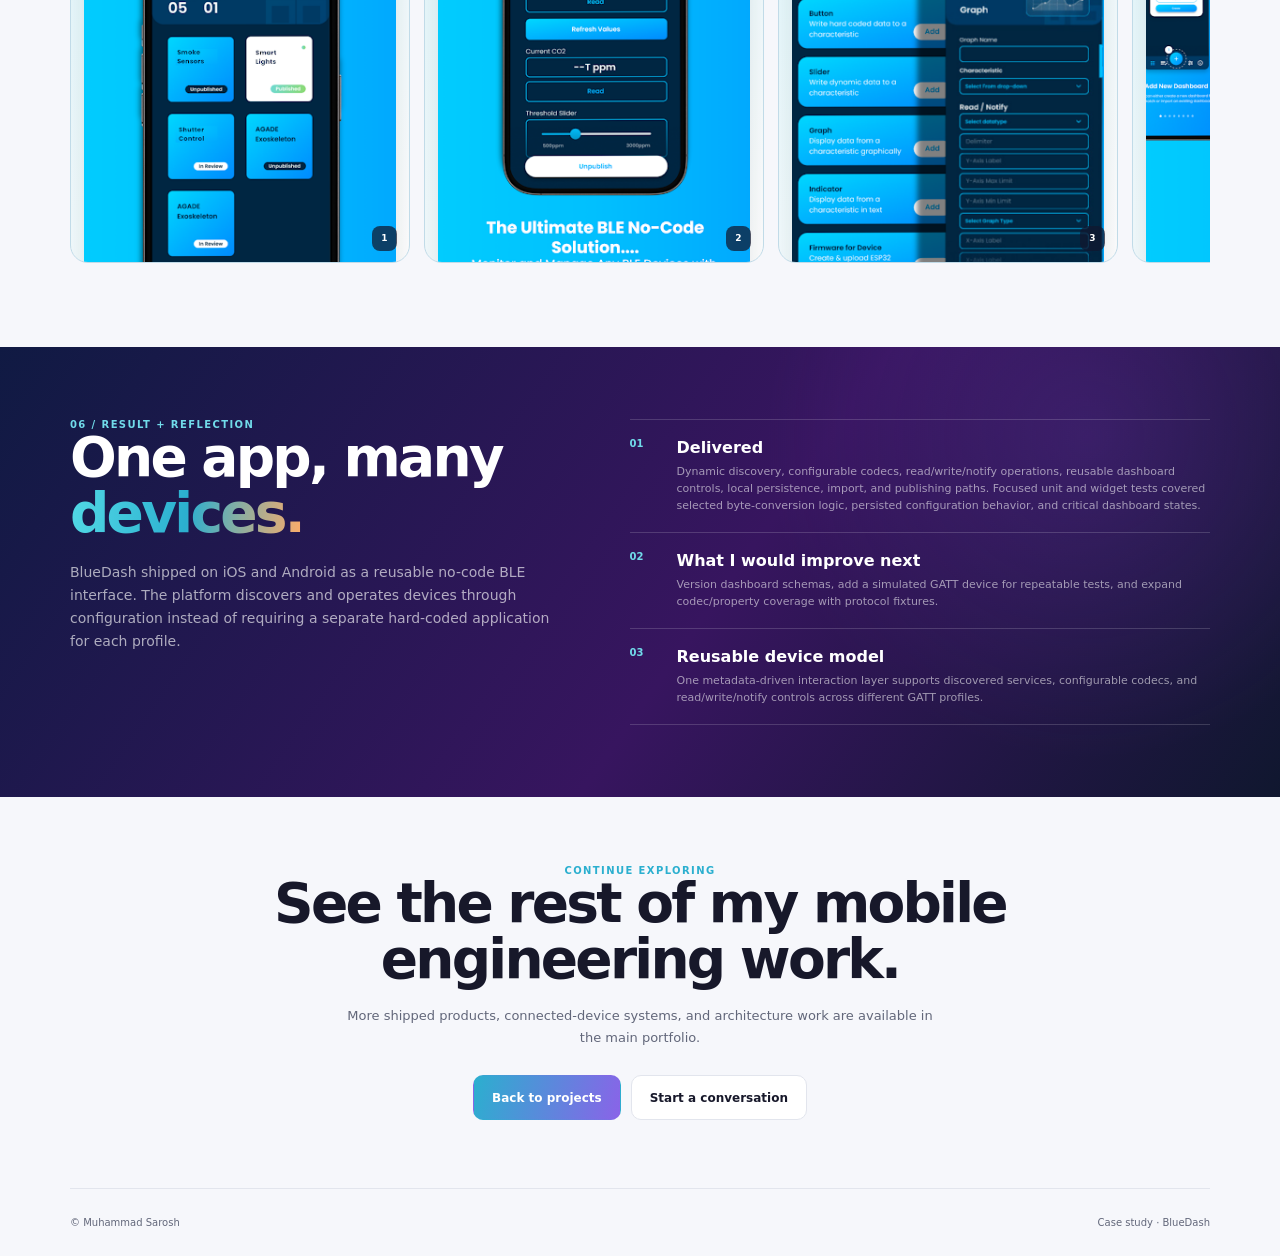
==== commit d7edde46: "fixed wording" ====
--- a/case-studies/bluedash/index.html
+++ b/case-studies/bluedash/index.html
@@ -23,7 +23,7 @@
 
       <section class="wrap section" data-gallery><div class="gallery-head"><div><div class="section-no">05 / Product surface</div><h2>Configure. Test. Control.</h2></div><div class="gallery-controls"><button type="button" data-prev aria-label="Previous screenshot">←</button><button type="button" data-next aria-label="Next screenshot">→</button></div></div><div class="shot-rail"><figure class="shot"><img src="../../assets/bluedash-01.webp" alt="BlueDash device dashboard" width="333" height="592" loading="lazy" decoding="async" /></figure><figure class="shot"><img src="../../assets/bluedash-02.webp" alt="BlueDash connection interface" width="333" height="592" loading="lazy" decoding="async" /></figure><figure class="shot"><img src="../../assets/bluedash-03.webp" alt="BlueDash configurable control interface" width="333" height="592" loading="lazy" decoding="async" /></figure><figure class="shot"><img src="../../assets/bluedash-04.webp" alt="BlueDash device testing interface" width="333" height="592" loading="lazy" decoding="async" /></figure></div></section>
 
-      <section class="dark section"><div class="wrap outcome"><div class="outcome-copy"><div class="section-no">06 / Result + reflection</div><h2>One app, many <em>devices.</em></h2><p>BlueDash shipped on iOS and Android as a reusable no-code BLE interface. The technical result is a platform that can discover and operate devices through configuration instead of a separate hard-coded application for each profile.</p></div><div class="outcome-list"><article><span>01</span><div><h3>Delivered</h3><p>Dynamic discovery, configurable codecs, read/write/notify operations, reusable dashboard controls, local persistence, import, and publishing paths. Focused unit and widget tests covered selected byte-conversion logic, persisted configuration behavior, and critical dashboard states.</p></div></article><article><span>02</span><div><h3>What I would improve next</h3><p>Version dashboard schemas, add a simulated GATT device for repeatable tests, and expand codec/property coverage with protocol fixtures.</p></div></article><article><span>03</span><div><h3>Why it matters</h3><p>It shows BLE engineering as a reusable product system, not a one-device demo.</p></div></article></div></div></section>
+      <section class="dark section"><div class="wrap outcome"><div class="outcome-copy"><div class="section-no">06 / Result + reflection</div><h2>One app, many <em>devices.</em></h2><p>BlueDash shipped on iOS and Android as a reusable no-code BLE interface. The platform discovers and operates devices through configuration instead of requiring a separate hard-coded application for each profile.</p></div><div class="outcome-list"><article><span>01</span><div><h3>Delivered</h3><p>Dynamic discovery, configurable codecs, read/write/notify operations, reusable dashboard controls, local persistence, import, and publishing paths. Focused unit and widget tests covered selected byte-conversion logic, persisted configuration behavior, and critical dashboard states.</p></div></article><article><span>02</span><div><h3>What I would improve next</h3><p>Version dashboard schemas, add a simulated GATT device for repeatable tests, and expand codec/property coverage with protocol fixtures.</p></div></article><article><span>03</span><div><h3>Reusable device model</h3><p>One metadata-driven interaction layer supports discovered services, configurable codecs, and read/write/notify controls across different GATT profiles.</p></div></article></div></div></section>
       <section class="wrap closing"><div class="section-no">Continue exploring</div><h2>See the rest of my mobile engineering work.</h2><p>More shipped products, connected-device systems, and architecture work are available in the main portfolio.</p><div class="actions"><a class="button primary" href="../../#projects">Back to projects</a><a class="button" href="mailto:sarosh.mobileengineer@gmail.com">Start a conversation</a></div></section>
     </main>
     <footer class="wrap"><span>© Muhammad Sarosh</span><span>Case study · BlueDash</span></footer><script src="../script.js"></script>
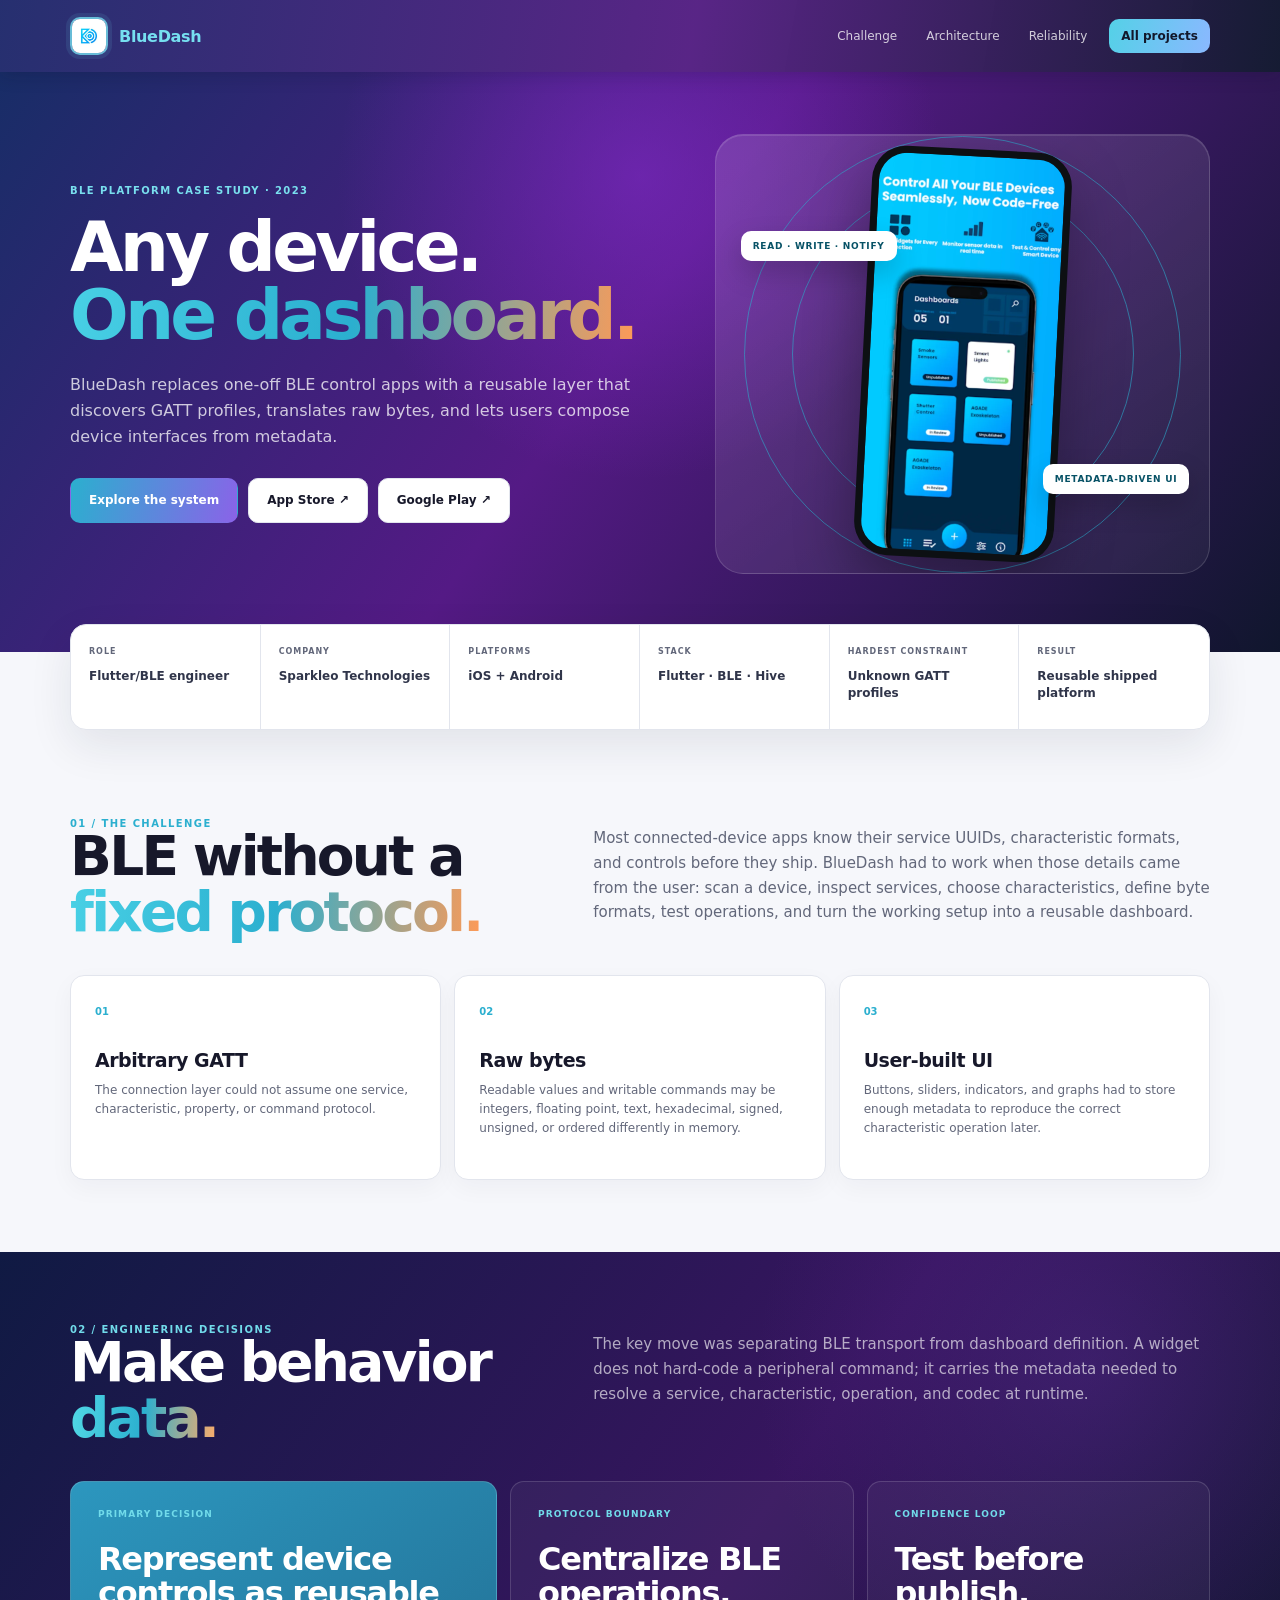
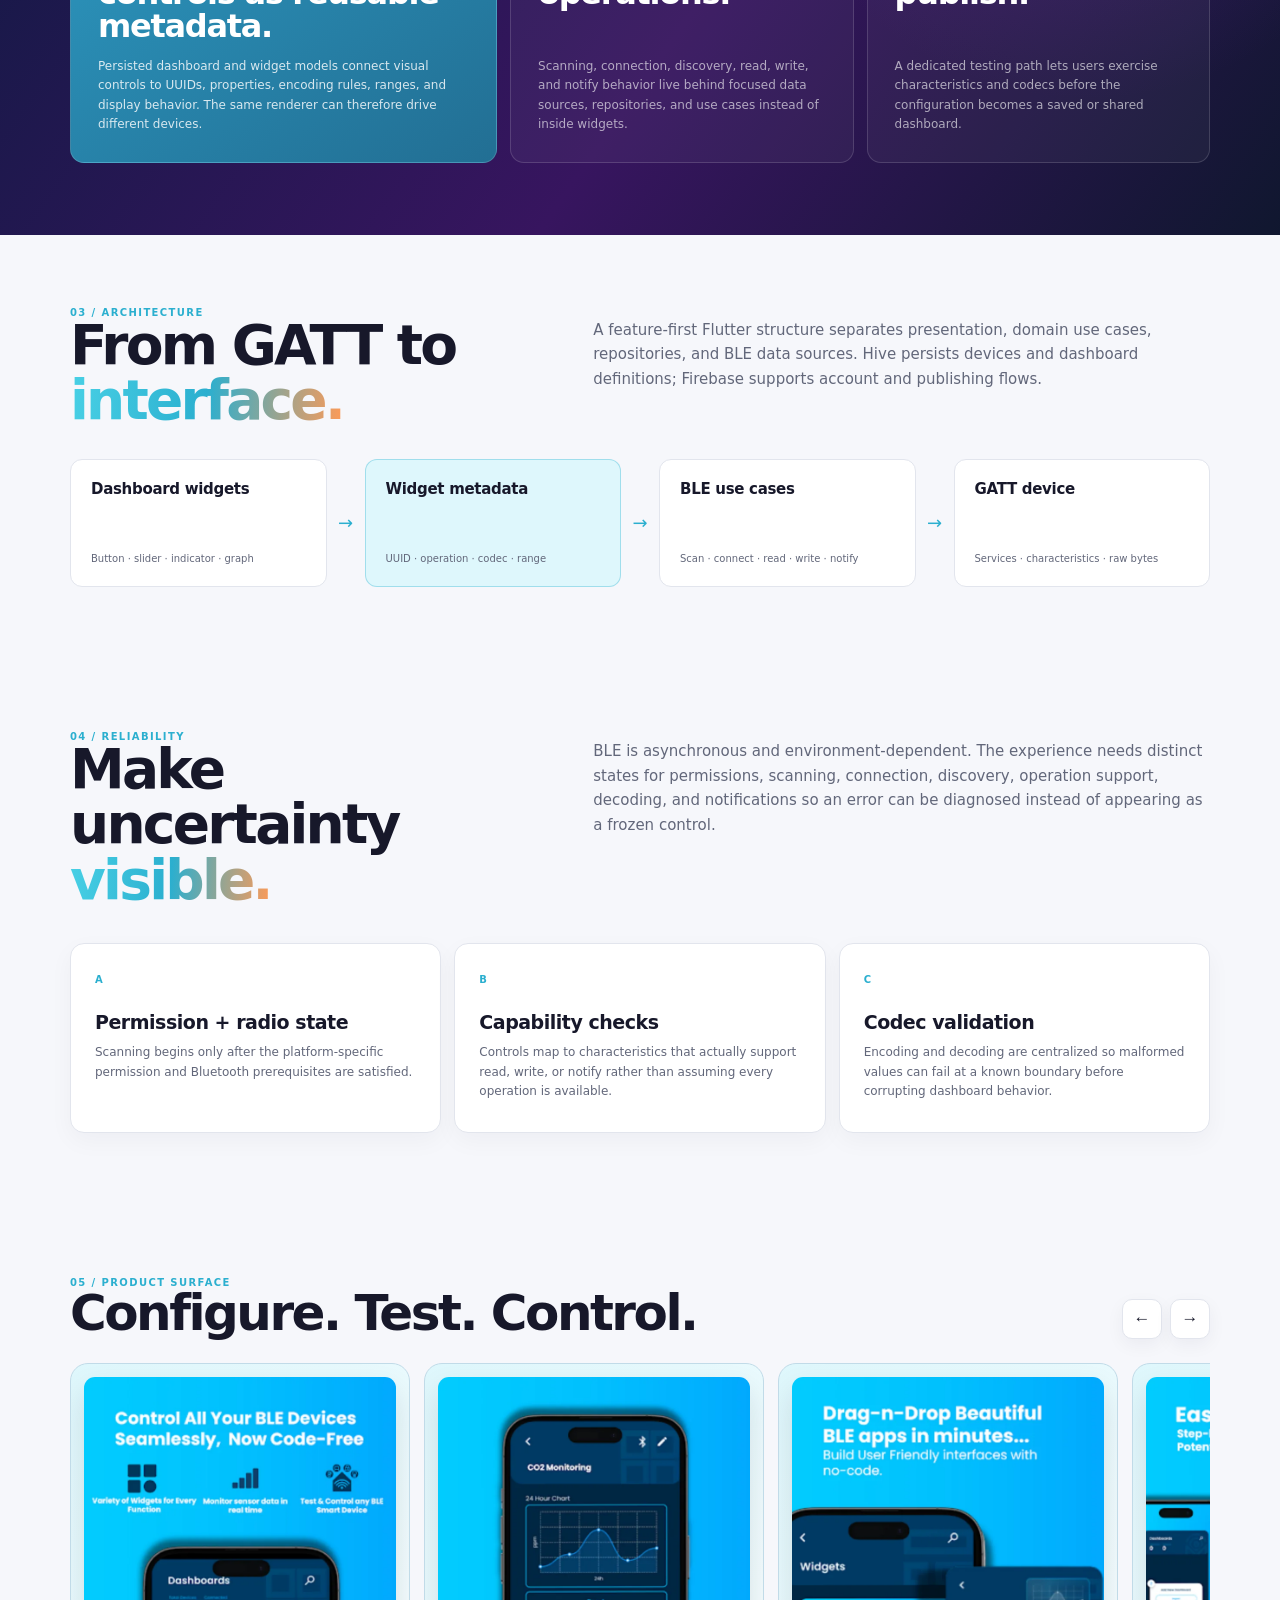
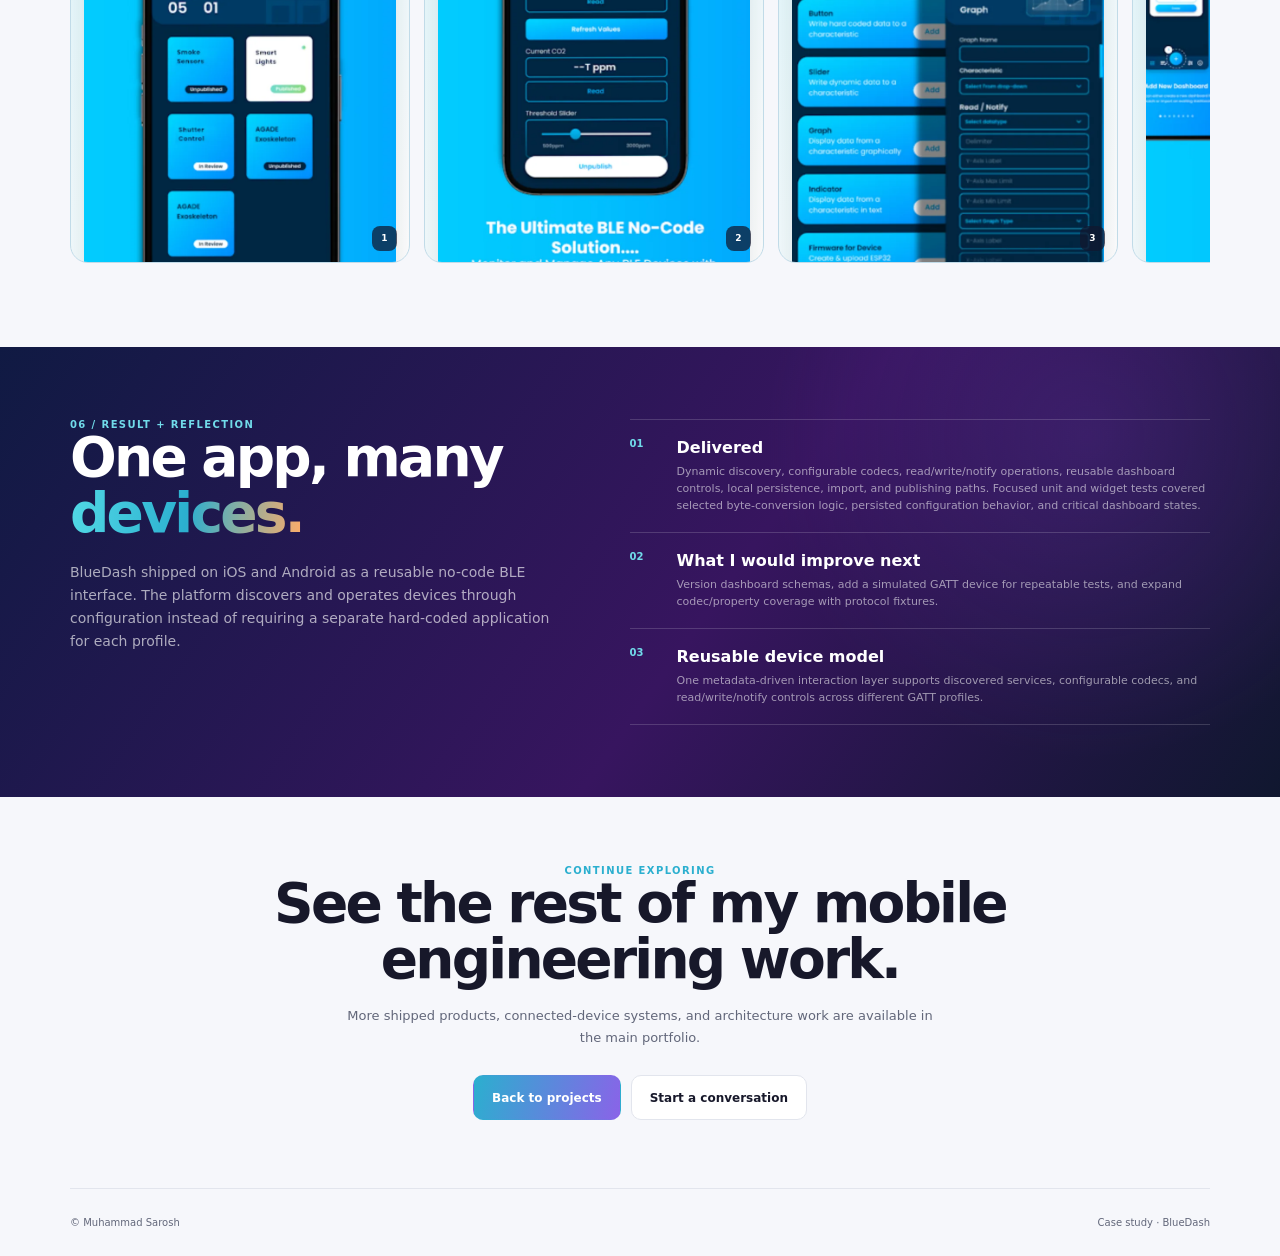
==== commit 8636b4f0: "optimized web page with new images" ====
--- a/case-studies/bluedash/index.html
+++ b/case-studies/bluedash/index.html
@@ -4,13 +4,31 @@
     <meta charset="UTF-8" />
     <meta name="viewport" content="width=device-width, initial-scale=1" />
     <meta name="description" content="BlueDash case study: a metadata-driven Flutter platform for discovering, testing, and controlling arbitrary BLE GATT devices with reusable dashboards." />
-    <meta property="og:title" content="BlueDash — No-Code BLE Case Study" /><meta property="og:description" content="How Muhammad Sarosh turned arbitrary GATT profiles into reusable mobile dashboards." /><meta property="og:image" content="https://mobileengineersarosh.vercel.app/assets/bluedash-01.webp" /><meta property="og:url" content="https://mobileengineersarosh.vercel.app/case-studies/bluedash/" />
-    <meta name="theme-color" content="#1aa7d5" /><title>BlueDash — No-Code BLE Case Study</title><link rel="stylesheet" href="../styles.css" />
+    <link rel="canonical" href="https://mobileengineersarosh.vercel.app/case-studies/bluedash/" />
+    <meta property="og:type" content="article" />
+    <meta property="og:site_name" content="Muhammad Sarosh — Mobile Engineer Portfolio" />
+    <meta property="og:title" content="BlueDash: Flutter BLE/GATT Platform Case Study" />
+    <meta property="og:description" content="How Muhammad Sarosh turned arbitrary GATT profiles into reusable Flutter dashboards for discovering, testing, and controlling BLE devices." />
+    <meta property="og:image" content="https://mobileengineersarosh.vercel.app/assets/bluedash-01.webp" />
+    <meta property="og:image:alt" content="BlueDash Flutter BLE device dashboard" />
+    <meta property="og:url" content="https://mobileengineersarosh.vercel.app/case-studies/bluedash/" />
+    <meta name="twitter:card" content="summary_large_image" />
+    <meta name="twitter:title" content="BlueDash: Flutter BLE/GATT Platform Case Study" />
+    <meta name="twitter:description" content="A metadata-driven Flutter platform for discovering, testing, and controlling arbitrary BLE GATT devices." />
+    <meta name="twitter:image" content="https://mobileengineersarosh.vercel.app/assets/bluedash-01.webp" />
+    <meta name="twitter:image:alt" content="BlueDash Flutter BLE device dashboard" />
+    <meta name="theme-color" content="#1aa7d5" />
+    <title>BlueDash: Flutter BLE/GATT Platform Case Study</title>
+    <link rel="preload" as="image" href="../../assets/optimized/case-studies/bluedash-01.webp" type="image/webp" fetchpriority="high" />
+    <link rel="stylesheet" href="../styles.css" />
+    <script type="application/ld+json">{"@context":"https://schema.org","@type":"TechArticle","headline":"BlueDash: Flutter BLE/GATT Platform Case Study","description":"A metadata-driven Flutter platform for discovering, testing, and controlling arbitrary BLE GATT devices with reusable dashboards.","url":"https://mobileengineersarosh.vercel.app/case-studies/bluedash/","mainEntityOfPage":"https://mobileengineersarosh.vercel.app/case-studies/bluedash/","image":"https://mobileengineersarosh.vercel.app/assets/bluedash-01.webp","author":{"@type":"Person","@id":"https://mobileengineersarosh.vercel.app/#person","name":"Muhammad Sarosh","url":"https://mobileengineersarosh.vercel.app/"},"about":["Flutter","Bluetooth Low Energy","GATT","Connected devices"]}</script>
+    <script>window.si = window.si || function () { (window.siq = window.siq || []).push(arguments); };</script>
+    <script defer src="/_vercel/speed-insights/script.js"></script>
   </head>
   <body class="bluedash">
-    <header class="wrap nav"><a class="brand" href="../../"><img src="../../assets/bluedash-icon.webp" alt="" width="480" height="480" decoding="async" />BlueDash</a><nav class="nav-links" aria-label="Case study navigation"><a href="#challenge">Challenge</a><a href="#architecture">Architecture</a><a href="#reliability">Reliability</a><a class="nav-cta" href="../../#projects">All projects</a></nav></header>
+    <header class="wrap nav"><a class="brand" href="../../"><img src="../../assets/optimized/bluedash-icon.webp" alt="" width="128" height="128" decoding="async" />BlueDash</a><nav class="nav-links" aria-label="Case study navigation"><a href="#challenge">Challenge</a><a href="#architecture">Architecture</a><a href="#reliability">Reliability</a><a class="nav-cta" href="../../#projects">All projects</a></nav></header>
     <main>
-      <section class="wrap hero"><div class="reveal"><div class="eyebrow">BLE platform case study · 2023</div><h1>Any device.<br /><em>One dashboard.</em></h1><p class="lede">BlueDash replaces one-off BLE control apps with a reusable layer that discovers GATT profiles, translates raw bytes, and lets users compose device interfaces from metadata.</p><div class="actions"><a class="button primary" href="#challenge">Explore the system</a><a class="button" href="https://apps.apple.com/us/app/bluedash/id6447548602" target="_blank" rel="noreferrer">App Store ↗</a><a class="button" href="https://play.google.com/store/apps/details?id=com.sparkleo.blueDashApp&amp;hl=en" target="_blank" rel="noreferrer">Google Play ↗</a></div></div><div class="hero-art reveal"><span class="float-label one">Read · Write · Notify</span><span class="float-label two">Metadata-driven UI</span><div class="hero-phone"><img src="../../assets/bluedash-01.webp" alt="BlueDash connected device dashboard" width="333" height="592" fetchpriority="high" decoding="async" /></div></div></section>
+      <section class="wrap hero"><div class="reveal"><div class="eyebrow">BLE platform case study · 2023</div><h1>Any device.<br /><em>One dashboard.</em></h1><p class="lede">BlueDash replaces one-off BLE control apps with a reusable layer that discovers GATT profiles, translates raw bytes, and lets users compose device interfaces from metadata.</p><div class="actions"><a class="button primary" href="#challenge">Explore the system</a><a class="button" href="https://apps.apple.com/us/app/bluedash/id6447548602" target="_blank" rel="noreferrer">App Store ↗</a><a class="button" href="https://play.google.com/store/apps/details?id=com.sparkleo.blueDashApp&amp;hl=en" target="_blank" rel="noreferrer">Google Play ↗</a></div></div><div class="hero-art reveal"><span class="float-label one">Read · Write · Notify</span><span class="float-label two">Metadata-driven UI</span><div class="hero-phone"><img src="../../assets/optimized/case-studies/bluedash-01.webp" alt="BlueDash connected device dashboard" width="720" height="1280" fetchpriority="high" decoding="async" /></div></div></section>
       <dl class="wrap facts reveal" aria-label="Project facts"><div class="fact"><dt>Role</dt><dd>Flutter/BLE engineer</dd></div><div class="fact"><dt>Company</dt><dd>Sparkleo Technologies</dd></div><div class="fact"><dt>Platforms</dt><dd>iOS + Android</dd></div><div class="fact"><dt>Stack</dt><dd>Flutter · BLE · Hive</dd></div><div class="fact"><dt>Hardest constraint</dt><dd>Unknown GATT profiles</dd></div><div class="fact"><dt>Result</dt><dd>Reusable shipped platform</dd></div></dl>
 
       <section class="wrap section" id="challenge"><div class="section-head"><div><div class="section-no">01 / The challenge</div><h2>BLE without a <em>fixed protocol.</em></h2></div><div class="section-intro"><p>Most connected-device apps know their service UUIDs, characteristic formats, and controls before they ship. BlueDash had to work when those details came from the user: scan a device, inspect services, choose characteristics, define byte formats, test operations, and turn the working setup into a reusable dashboard.</p></div></div><div class="constraint-grid"><article class="card reveal"><span class="index">01</span><h3>Arbitrary GATT</h3><p>The connection layer could not assume one service, characteristic, property, or command protocol.</p></article><article class="card reveal"><span class="index">02</span><h3>Raw bytes</h3><p>Readable values and writable commands may be integers, floating point, text, hexadecimal, signed, unsigned, or ordered differently in memory.</p></article><article class="card reveal"><span class="index">03</span><h3>User-built UI</h3><p>Buttons, sliders, indicators, and graphs had to store enough metadata to reproduce the correct characteristic operation later.</p></article></div></section>
@@ -21,7 +39,7 @@
 
       <section class="wrap section" id="reliability"><div class="section-head"><div><div class="section-no">04 / Reliability</div><h2>Make uncertainty <em>visible.</em></h2></div><div class="section-intro"><p>BLE is asynchronous and environment-dependent. The experience needs distinct states for permissions, scanning, connection, discovery, operation support, decoding, and notifications so an error can be diagnosed instead of appearing as a frozen control.</p></div></div><div class="reliability-grid"><article class="card reveal"><span class="index">A</span><h3>Permission + radio state</h3><p>Scanning begins only after the platform-specific permission and Bluetooth prerequisites are satisfied.</p></article><article class="card reveal"><span class="index">B</span><h3>Capability checks</h3><p>Controls map to characteristics that actually support read, write, or notify rather than assuming every operation is available.</p></article><article class="card reveal"><span class="index">C</span><h3>Codec validation</h3><p>Encoding and decoding are centralized so malformed values can fail at a known boundary before corrupting dashboard behavior.</p></article></div></section>
 
-      <section class="wrap section" data-gallery><div class="gallery-head"><div><div class="section-no">05 / Product surface</div><h2>Configure. Test. Control.</h2></div><div class="gallery-controls"><button type="button" data-prev aria-label="Previous screenshot">←</button><button type="button" data-next aria-label="Next screenshot">→</button></div></div><div class="shot-rail"><figure class="shot"><img src="../../assets/bluedash-01.webp" alt="BlueDash device dashboard" width="333" height="592" loading="lazy" decoding="async" /></figure><figure class="shot"><img src="../../assets/bluedash-02.webp" alt="BlueDash connection interface" width="333" height="592" loading="lazy" decoding="async" /></figure><figure class="shot"><img src="../../assets/bluedash-03.webp" alt="BlueDash configurable control interface" width="333" height="592" loading="lazy" decoding="async" /></figure><figure class="shot"><img src="../../assets/bluedash-04.webp" alt="BlueDash device testing interface" width="333" height="592" loading="lazy" decoding="async" /></figure></div></section>
+      <section class="wrap section" data-gallery><div class="gallery-head"><div><div class="section-no">05 / Product surface</div><h2>Configure. Test. Control.</h2></div><div class="gallery-controls"><button type="button" data-prev aria-label="Previous screenshot">←</button><button type="button" data-next aria-label="Next screenshot">→</button></div></div><div class="shot-rail"><figure class="shot"><img src="../../assets/optimized/case-studies/bluedash-01.webp" alt="BlueDash device dashboard" width="720" height="1280" loading="lazy" decoding="async" /></figure><figure class="shot"><img src="../../assets/optimized/case-studies/bluedash-02.webp" alt="BlueDash connection interface" width="720" height="1280" loading="lazy" decoding="async" /></figure><figure class="shot"><img src="../../assets/optimized/case-studies/bluedash-03.webp" alt="BlueDash configurable control interface" width="720" height="1280" loading="lazy" decoding="async" /></figure><figure class="shot"><img src="../../assets/optimized/case-studies/bluedash-04.webp" alt="BlueDash device testing interface" width="720" height="1280" loading="lazy" decoding="async" /></figure></div></section>
 
       <section class="dark section"><div class="wrap outcome"><div class="outcome-copy"><div class="section-no">06 / Result + reflection</div><h2>One app, many <em>devices.</em></h2><p>BlueDash shipped on iOS and Android as a reusable no-code BLE interface. The platform discovers and operates devices through configuration instead of requiring a separate hard-coded application for each profile.</p></div><div class="outcome-list"><article><span>01</span><div><h3>Delivered</h3><p>Dynamic discovery, configurable codecs, read/write/notify operations, reusable dashboard controls, local persistence, import, and publishing paths. Focused unit and widget tests covered selected byte-conversion logic, persisted configuration behavior, and critical dashboard states.</p></div></article><article><span>02</span><div><h3>What I would improve next</h3><p>Version dashboard schemas, add a simulated GATT device for repeatable tests, and expand codec/property coverage with protocol fixtures.</p></div></article><article><span>03</span><div><h3>Reusable device model</h3><p>One metadata-driven interaction layer supports discovered services, configurable codecs, and read/write/notify controls across different GATT profiles.</p></div></article></div></div></section>
       <section class="wrap closing"><div class="section-no">Continue exploring</div><h2>See the rest of my mobile engineering work.</h2><p>More shipped products, connected-device systems, and architecture work are available in the main portfolio.</p><div class="actions"><a class="button primary" href="../../#projects">Back to projects</a><a class="button" href="mailto:sarosh.mobileengineer@gmail.com">Start a conversation</a></div></section>
